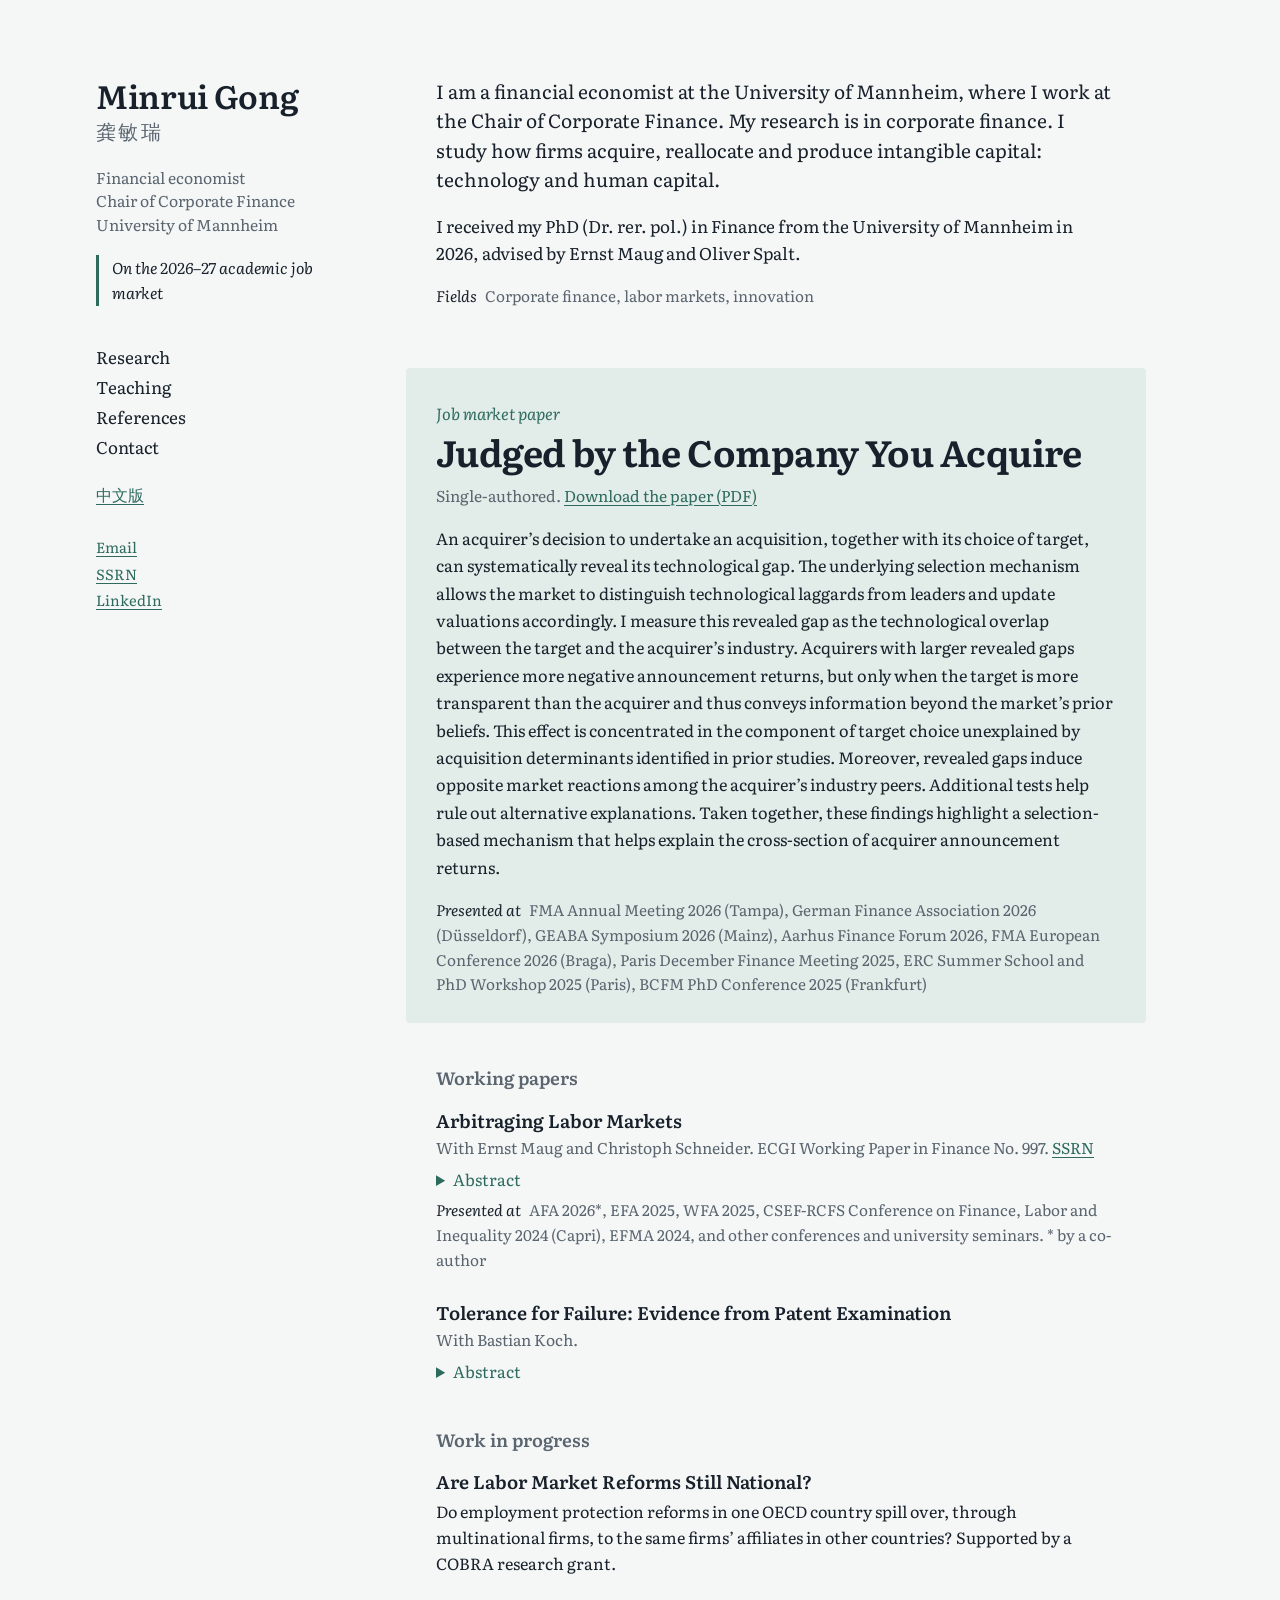
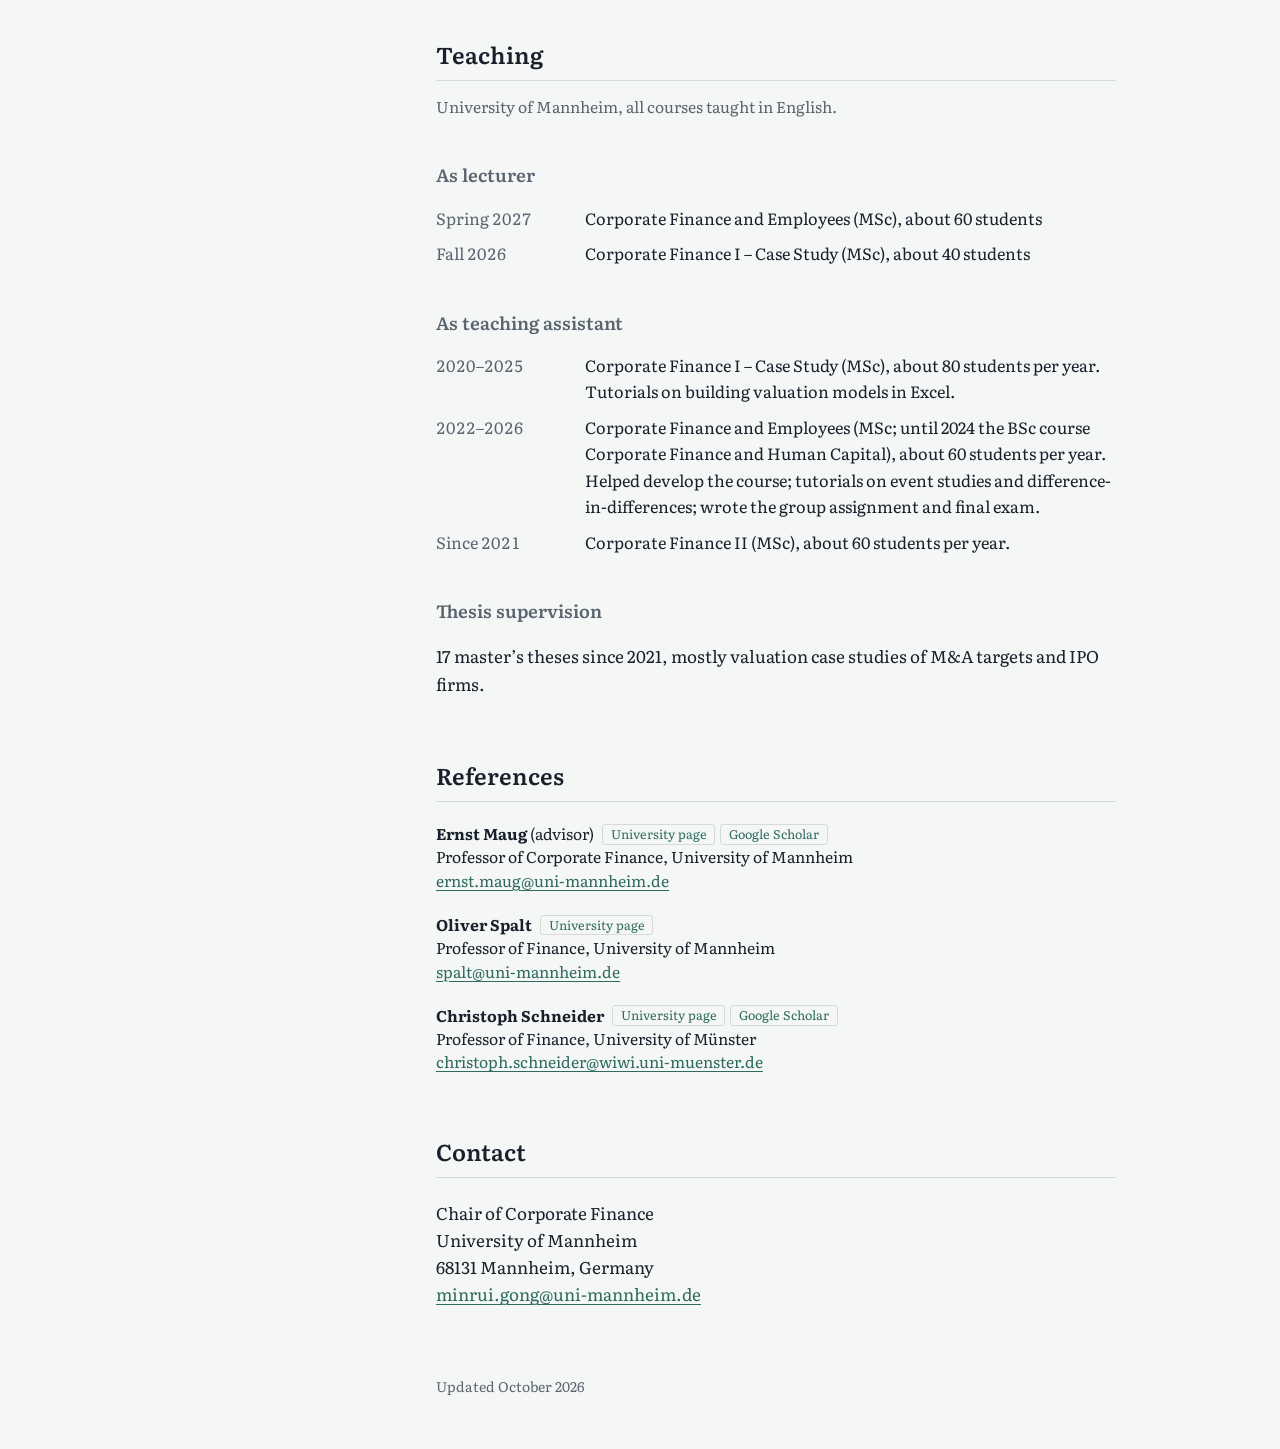
==== index.html @ d91ee154 "References: show university page and Google Scholar as small tags Co-Authored-By: Claude Opus 5.5 <n" ====
<!doctype html>
<html lang="en">
<head>
<meta charset="utf-8">
<meta name="viewport" content="width=device-width, initial-scale=1">
<title>Minrui Gong</title>
<meta name="description" content="Minrui Gong (龚敏瑞), financial economist at the University of Mannheim. Research in corporate finance, labor markets and innovation. On the 2026–27 academic job market.">
<link rel="preload" href="fonts/literata-roman.woff2" as="font" type="font/woff2" crossorigin>
<link rel="stylesheet" href="style.css">
<link rel="alternate" hreflang="en" href="https://minruigong.com/">
<link rel="alternate" hreflang="zh-Hans" href="https://minruigong.com/zh/">
<link rel="icon" href="data:image/svg+xml,%3Csvg xmlns='http://www.w3.org/2000/svg' viewBox='0 0 32 32'%3E%3Crect width='32' height='32' rx='6' fill='%232E6B5E'/%3E%3Ctext x='16' y='22' font-family='Georgia,serif' font-size='17' fill='white' text-anchor='middle'%3EMG%3C/text%3E%3C/svg%3E">
</head>
<body>
<div class="page">

<header class="side">
  <h1 class="name">Minrui Gong <span class="cjk" lang="zh-Hans">龚敏瑞</span></h1>
  <p class="role">Financial economist<br>Chair of Corporate Finance<br>University of Mannheim</p>
  <p class="market">On the 2026–27 academic job market</p>
  <nav aria-label="Sections">
    <ul>
      <li><a href="#research">Research</a></li>
      <li><a href="#teaching">Teaching</a></li>
      <li><a href="#references">References</a></li>
      <li><a href="#contact">Contact</a></li>
    </ul>
  </nav>
  <p class="lang"><a href="zh/" lang="zh-Hans" hreflang="zh-Hans">中文版</a></p>
  <ul class="links">
    <li><a href="mailto:minrui.gong@uni-mannheim.de">Email</a></li>
    <li><a href="https://papers.ssrn.com/sol3/cf_dev/AbsByAuth.cfm?per_id=6864625">SSRN</a></li>
    <li><a href="https://www.linkedin.com/in/minrui-gong-683091206/">LinkedIn</a></li>
  </ul>
</header>

<main>

<section class="about" aria-label="About">
  <p>I am a financial economist at the University of Mannheim, where I work at the Chair of Corporate Finance. My research is in corporate finance. I study how firms acquire, reallocate and produce intangible capital: technology and human capital.</p>
  <p>I received my PhD (Dr. rer. pol.) in Finance from the University of Mannheim in 2026, advised by Ernst Maug and Oliver Spalt.</p>
  <p class="fields"><span>Fields</span> Corporate finance, labor markets, innovation</p>
</section>

<section id="research" aria-labelledby="h-research">
  <h2 id="h-research" class="visually-hidden">Research</h2>

  <article class="jmp">
    <p class="jmp-tag">Job market paper</p>
    <h3 class="jmp-title"><a href="jmp.pdf">Judged by the Company You Acquire</a></h3>
    <p class="paper-meta">Single-authored. <a href="jmp.pdf">Download the paper (PDF)</a></p>
    <p class="abstract">An acquirer’s decision to undertake an acquisition, together with its choice of target, can systematically reveal its technological gap. The underlying selection mechanism allows the market to distinguish technological laggards from leaders and update valuations accordingly. I measure this revealed gap as the technological overlap between the target and the acquirer’s industry. Acquirers with larger revealed gaps experience more negative announcement returns, but only when the target is more transparent than the acquirer and thus conveys information beyond the market’s prior beliefs. This effect is concentrated in the component of target choice unexplained by acquisition determinants identified in prior studies. Moreover, revealed gaps induce opposite market reactions among the acquirer’s industry peers. Additional tests help rule out alternative explanations. Taken together, these findings highlight a selection-based mechanism that helps explain the cross-section of acquirer announcement returns.</p>
    <p class="presented"><span>Presented at</span> FMA Annual Meeting 2026 (Tampa), German Finance Association 2026 (Düsseldorf), GEABA Symposium 2026 (Mainz), Aarhus Finance Forum 2026, FMA European Conference 2026 (Braga), Paris December Finance Meeting 2025, ERC Summer School and PhD Workshop 2025 (Paris), BCFM PhD Conference 2025 (Frankfurt)</p>
  </article>

  <h3 class="group">Working papers</h3>

  <article class="paper">
    <h4><a href="https://papers.ssrn.com/sol3/papers.cfm?abstract_id=4885764">Arbitraging Labor Markets</a></h4>
    <p class="paper-meta">With Ernst Maug and Christoph Schneider. ECGI Working Paper in Finance No. 997. <a href="https://papers.ssrn.com/sol3/papers.cfm?abstract_id=4885764">SSRN</a></p>
    <details>
      <summary>Abstract</summary>
      <p>We develop a new rationale for firms to operate in multiple locations within the same country. We show that business group firms relocate operations and grow less if firms of the same group in other local labor markets offer a better labor supply, an improved fit between the requirements of the firm and the local labor force, and lower labor costs. The first two aspects are more important than costs; hence, business groups primarily address their access to human capital. Relocation is concentrated in industries with lower asset tangibility, in high-skilled jobs, and in business groups with decentralized managerial functions. Local labor conditions are of similar importance to and distinct from agglomeration economies. Business groups predominantly move jobs, but not employees, between their locations. As such, they arbitrage local labor markets.</p>
    </details>
    <p class="presented"><span>Presented at</span> AFA 2026*, EFA 2025, WFA 2025, CSEF-RCFS Conference on Finance, Labor and Inequality 2024 (Capri), EFMA 2024, and other conferences and university seminars. * by a co-author</p>
  </article>

  <article class="paper">
    <h4>Tolerance for Failure: Evidence from Patent Examination</h4>
    <p class="paper-meta">With Bastian Koch.</p>
    <details>
      <summary>Abstract</summary>
      <p>We introduce a novel firm-level measure of failure tolerance based on firms’ patenting histories. Specifically, we quantify failure tolerance as the largest scope loss during patent examination that does not terminate a firm’s innovation sequence. Firms with greater failure tolerance tend to produce patents that are more valuable, more cited, more complex, yet also more likely to fail. At the same time, they file fewer patents and employ fewer inventors, resulting in an ambiguous relationship between failure tolerance and total innovation output. Exploiting inventor job switches, we provide causal evidence that higher failure tolerance enhances inventor productivity.</p>
    </details>
  </article>

  <h3 class="group">Work in progress</h3>

  <article class="paper">
    <h4>Are Labor Market Reforms Still National?</h4>
    <p class="paper-short">Do employment protection reforms in one OECD country spill over, through multinational firms, to the same firms’ affiliates in other countries? Supported by a COBRA research grant.</p>
  </article>
</section>

<section id="teaching" aria-labelledby="h-teaching">
  <h2 id="h-teaching">Teaching</h2>
  <p class="note">University of Mannheim, all courses taught in English.</p>

  <h3 class="group">As lecturer</h3>
  <dl class="entries">
    <dt>Spring 2027</dt>
    <dd>Corporate Finance and Employees (MSc), about 60 students</dd>
    <dt>Fall 2026</dt>
    <dd>Corporate Finance I – Case Study (MSc), about 40 students</dd>
  </dl>

  <h3 class="group">As teaching assistant</h3>
  <dl class="entries">
    <dt>2020–2025</dt>
    <dd>Corporate Finance I – Case Study (MSc), about 80 students per year. Tutorials on building valuation models in Excel.</dd>
    <dt>2022–2026</dt>
    <dd>Corporate Finance and Employees (MSc; until 2024 the BSc course Corporate Finance and Human Capital), about 60 students per year. Helped develop the course; tutorials on event studies and difference-in-differences; wrote the group assignment and final exam.</dd>
    <dt>Since 2021</dt>
    <dd>Corporate Finance II (MSc), about 60 students per year.</dd>
  </dl>

  <h3 class="group">Thesis supervision</h3>
  <p>17 master’s theses since 2021, mostly valuation case studies of M&amp;A targets and IPO firms.</p>
</section>

<section id="references" aria-labelledby="h-references">
  <h2 id="h-references">References</h2>
  <ul class="refs">
    <li>
      <strong>Ernst Maug</strong> (advisor) <span class="tags"><a class="tag" href="https://www.bwl.uni-mannheim.de/en/maug/team/prof-ernst-maug-phd/">University page</a><a class="tag" href="https://scholar.google.com/citations?user=LzCAT28AAAAJ&amp;hl=en">Google Scholar</a></span><br>
      Professor of Corporate Finance, University of Mannheim<br>
      <a href="mailto:ernst.maug@uni-mannheim.de">ernst.maug@uni-mannheim.de</a>
    </li>
    <li>
      <strong>Oliver Spalt</strong> <span class="tags"><a class="tag" href="https://www.bwl.uni-mannheim.de/en/spalt/team/prof-dr-oliver-spalt/">University page</a></span><br>
      Professor of Finance, University of Mannheim<br>
      <a href="mailto:spalt@uni-mannheim.de">spalt@uni-mannheim.de</a>
    </li>
    <li>
      <strong>Christoph Schneider</strong> <span class="tags"><a class="tag" href="https://www.wiwi.uni-muenster.de/fcm/en/card_21365/christoph-schneider">University page</a><a class="tag" href="https://scholar.google.com/citations?user=hVH-qeEAAAAJ&amp;hl=en">Google Scholar</a></span><br>
      Professor of Finance, University of Münster<br>
      <a href="mailto:christoph.schneider@wiwi.uni-muenster.de">christoph.schneider@wiwi.uni-muenster.de</a>
    </li>
  </ul>
</section>

<section id="contact" aria-labelledby="h-contact">
  <h2 id="h-contact">Contact</h2>
  <address>
    Chair of Corporate Finance<br>
    University of Mannheim<br>
    68131 Mannheim, Germany<br>
    <a href="mailto:minrui.gong@uni-mannheim.de">minrui.gong@uni-mannheim.de</a>
  </address>
</section>

<footer>Updated October 2026</footer>
</main>
</div>
</body>
</html>
---- style.css ----
/* Fonts are hosted on this site (no Google Fonts: they are blocked in mainland China). */
@font-face {
  font-family: "Literata";
  src: url("fonts/literata-roman.woff2") format("woff2");
  font-weight: 200 900;
  font-style: normal;
  font-display: swap;
}
@font-face {
  font-family: "Literata";
  src: url("fonts/literata-italic.woff2") format("woff2");
  font-weight: 200 900;
  font-style: italic;
  font-display: swap;
}

:root {
  --paper: #F5F7F6;
  --ink: #18212B;
  --muted: #5A6570;
  --rule: #D5DCD8;
  --jade: #2E6B5E;
  --jade-soft: #E2ECE8;
  --serif: "Literata", "Noto Serif SC", "Songti SC", "SimSun", Georgia, serif;
}
@media (prefers-color-scheme: dark) {
  :root {
    --paper: #151B20;
    --ink: #E3E8E6;
    --muted: #9AA6AE;
    --rule: #2D3740;
    --jade: #7FBFAE;
    --jade-soft: #1D2B2A;
  }
}

* { box-sizing: border-box; }

html { font-size: 106.25%; } /* 17px */
body {
  margin: 0;
  background: var(--paper);
  color: var(--ink);
  font-family: var(--serif);
  font-size: 1rem;
  line-height: 1.62;
  font-optical-sizing: auto;
  -webkit-text-size-adjust: 100%;
}

a { color: var(--jade); text-decoration-thickness: 1px; text-underline-offset: 0.18em; }
a:hover { text-decoration-thickness: 2px; }
a:focus-visible, summary:focus-visible { outline: 2px solid var(--jade); outline-offset: 3px; border-radius: 2px; }

.visually-hidden {
  position: absolute; width: 1px; height: 1px; overflow: hidden;
  clip: rect(0 0 0 0); white-space: nowrap;
}

/* Layout: a quiet column on the left, the papers on the right. */
.page {
  max-width: 68rem;
  margin: 0 auto;
  padding: 4.5rem 2rem 3rem;
  display: grid;
  grid-template-columns: 15rem minmax(0, 40rem);
  column-gap: 5rem;
}

.side { position: sticky; top: 4.5rem; align-self: start; }

.name {
  margin: 0;
  font-size: 1.9rem;
  line-height: 1.15;
  font-weight: 600;
  letter-spacing: -0.01em;
}
.name .cjk {
  display: block;
  margin-top: 0.35rem;
  font-size: 1.15rem;
  font-weight: 400;
  letter-spacing: 0.12em;
  color: var(--muted);
}
.role { margin: 1.4rem 0 0; color: var(--muted); font-size: 0.92rem; line-height: 1.5; }
.market {
  margin: 1.1rem 0 0;
  padding-left: 0.75rem;
  border-left: 3px solid var(--jade);
  font-size: 0.92rem;
  font-style: italic;
}

.side nav ul, .links { list-style: none; margin: 0; padding: 0; }
.side nav { margin-top: 2.2rem; }
.side nav li { margin: 0.15rem 0; }
.side nav a { color: var(--ink); text-decoration: none; }
.side nav a:hover { color: var(--jade); }
.lang { margin: 1.2rem 0 0; font-size: 0.95rem; }
.links { margin-top: 1.6rem; font-size: 0.86rem; line-height: 1.8; overflow-wrap: anywhere; }

main { min-width: 0; }

.about p { margin: 0 0 1rem; }
.about p:first-child { font-size: 1.12rem; line-height: 1.55; }
.fields, .presented { color: var(--muted); font-size: 0.9rem; }
.fields span, .presented span { font-style: italic; color: var(--ink); margin-right: 0.35em; }

section { margin-top: 3.5rem; }
section.about { margin-top: 0; }

h2 {
  margin: 0 0 1.2rem;
  font-size: 1.35rem;
  font-weight: 600;
  padding-bottom: 0.4rem;
  border-bottom: 1px solid var(--rule);
}
h3.group {
  margin: 2.4rem 0 0.9rem;
  font-size: 1.05rem;
  font-weight: 600;
  color: var(--muted);
}

/* The job market paper is the one loud element on the page. */
.jmp {
  margin: 0 -1.75rem;
  padding: 1.9rem 1.75rem 1.5rem;
  background: var(--jade-soft);
  border-radius: 4px;
}
.jmp-tag { margin: 0; font-style: italic; color: var(--jade); font-size: 0.95rem; }
.jmp-title {
  margin: 0.3rem 0 0.6rem;
  font-size: 2.15rem;
  line-height: 1.12;
  font-weight: 650;
  letter-spacing: -0.015em;
  text-wrap: balance;
}
.jmp-title a { color: var(--ink); text-decoration: none; }
.jmp-title a:hover { color: var(--jade); }
.jmp .abstract { margin: 1rem 0; font-size: 0.96rem; line-height: 1.68; hyphens: auto; }
.jmp .presented { margin: 0; }

.paper-meta { margin: 0; font-size: 0.92rem; color: var(--muted); }

.paper { margin-bottom: 1.6rem; }
.paper h4 { margin: 0 0 0.15rem; font-size: 1.08rem; font-weight: 600; line-height: 1.35; }
.paper h4 a { color: var(--ink); text-decoration: none; }
.paper h4 a:hover { color: var(--jade); }
.paper .presented { margin: 0.35rem 0 0; }
.paper-short { margin: 0.2rem 0 0; font-size: 0.95rem; }

details { margin-top: 0.35rem; font-size: 0.95rem; }
summary { cursor: pointer; color: var(--jade); width: fit-content; }
details p { margin: 0.5rem 0 0.4rem; line-height: 1.66; hyphens: auto; }

.note { margin: -0.4rem 0 0; color: var(--muted); font-size: 0.92rem; }

.entries {
  display: grid;
  grid-template-columns: 7.5rem 1fr;
  gap: 0.55rem 1.25rem;
  margin: 0;
  font-size: 0.96rem;
}
.entries dt { color: var(--muted); font-variant-numeric: tabular-nums; }
.entries dd { margin: 0; }

.refs {
  list-style: none; margin: 0; padding: 0;
  display: grid; gap: 1.2rem;
  font-size: 0.92rem; line-height: 1.5;
}
.refs a { overflow-wrap: anywhere; }
.tags { display: inline-flex; flex-wrap: wrap; gap: 0.3rem; margin-left: 0.3rem; vertical-align: 0.08em; }
.tag {
  font-size: 0.74rem; line-height: 1.5;
  padding: 0 0.45rem;
  border: 1px solid var(--rule);
  border-radius: 3px;
  color: var(--jade);
  text-decoration: none;
  white-space: nowrap;
}
.tag:hover { border-color: var(--jade); background: var(--jade-soft); }

address { font-style: normal; line-height: 1.6; }

footer { margin-top: 4rem; font-size: 0.82rem; color: var(--muted); }

/* Chinese page: Latin text stays in Literata; Chinese falls back to the reader's system sans-serif,
   which reads better on screen than system Songti (e.g. SimSun on Windows). */
html:lang(zh-Hans) body {
  font-family: "Literata", "PingFang SC", "Hiragino Sans GB", "Microsoft YaHei", "Noto Sans SC", "Source Han Sans SC", sans-serif;
  line-height: 1.8;
  text-align: left;
}
html:lang(zh-Hans) .jmp .abstract, html:lang(zh-Hans) details p { line-height: 1.85; hyphens: manual; }
/* Slanted Chinese characters look broken, so labels stay upright on the Chinese page. */
html:lang(zh-Hans) .jmp-tag, html:lang(zh-Hans) .market,
html:lang(zh-Hans) .fields span, html:lang(zh-Hans) .presented span { font-style: normal; }
html:lang(zh-Hans) .name .cjk { letter-spacing: 0.01em; }
html:lang(zh-Hans) .jmp-title { font-size: 1.85rem; line-height: 1.3; }
.title-en { display: block; margin-top: 0.2rem; font-size: 0.62em; font-weight: 400; color: var(--muted); letter-spacing: 0; }
.paper h4 .title-en { font-size: 0.88em; }

/* Phones and narrow windows: one column, the sidebar becomes a header. */
@media (max-width: 52rem) {
  .page { display: block; padding: 2.25rem 1rem 2rem; }
  .side { position: static; margin-bottom: 2.25rem; }
  .name { font-size: 1.7rem; }
  .side nav { margin-top: 1.2rem; }
  .side nav ul { display: flex; flex-wrap: wrap; gap: 0.2rem 1.1rem; }
  .links { margin-top: 0.8rem; }
  .jmp { margin: 0 -1rem; padding: 1.5rem 1rem 1.25rem; border-radius: 0; }
  .jmp-title { font-size: 1.75rem; }
  .entries { grid-template-columns: 1fr; gap: 0.1rem; }
  .entries dd { margin-bottom: 0.7rem; }
}

@media print {
  .side nav, details summary { display: none; }
  details p { display: block; }
  .page { display: block; }
}
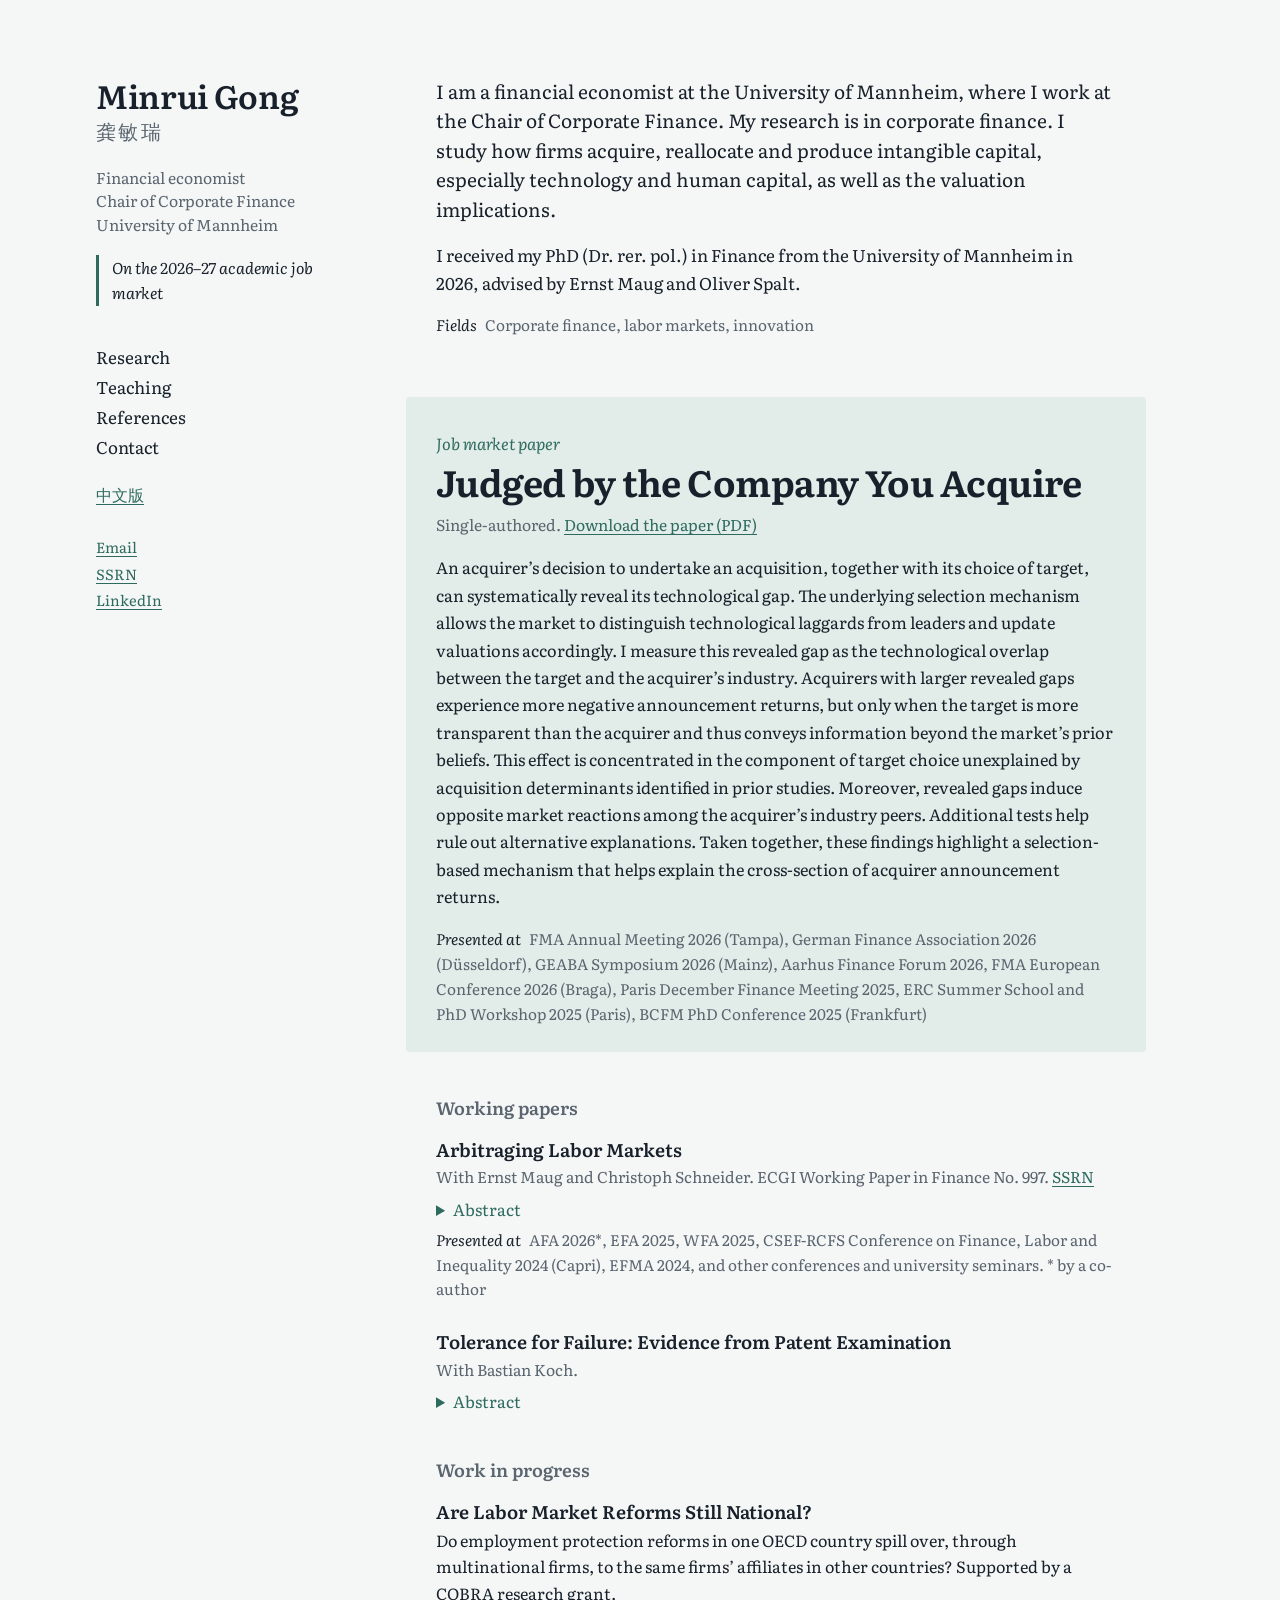
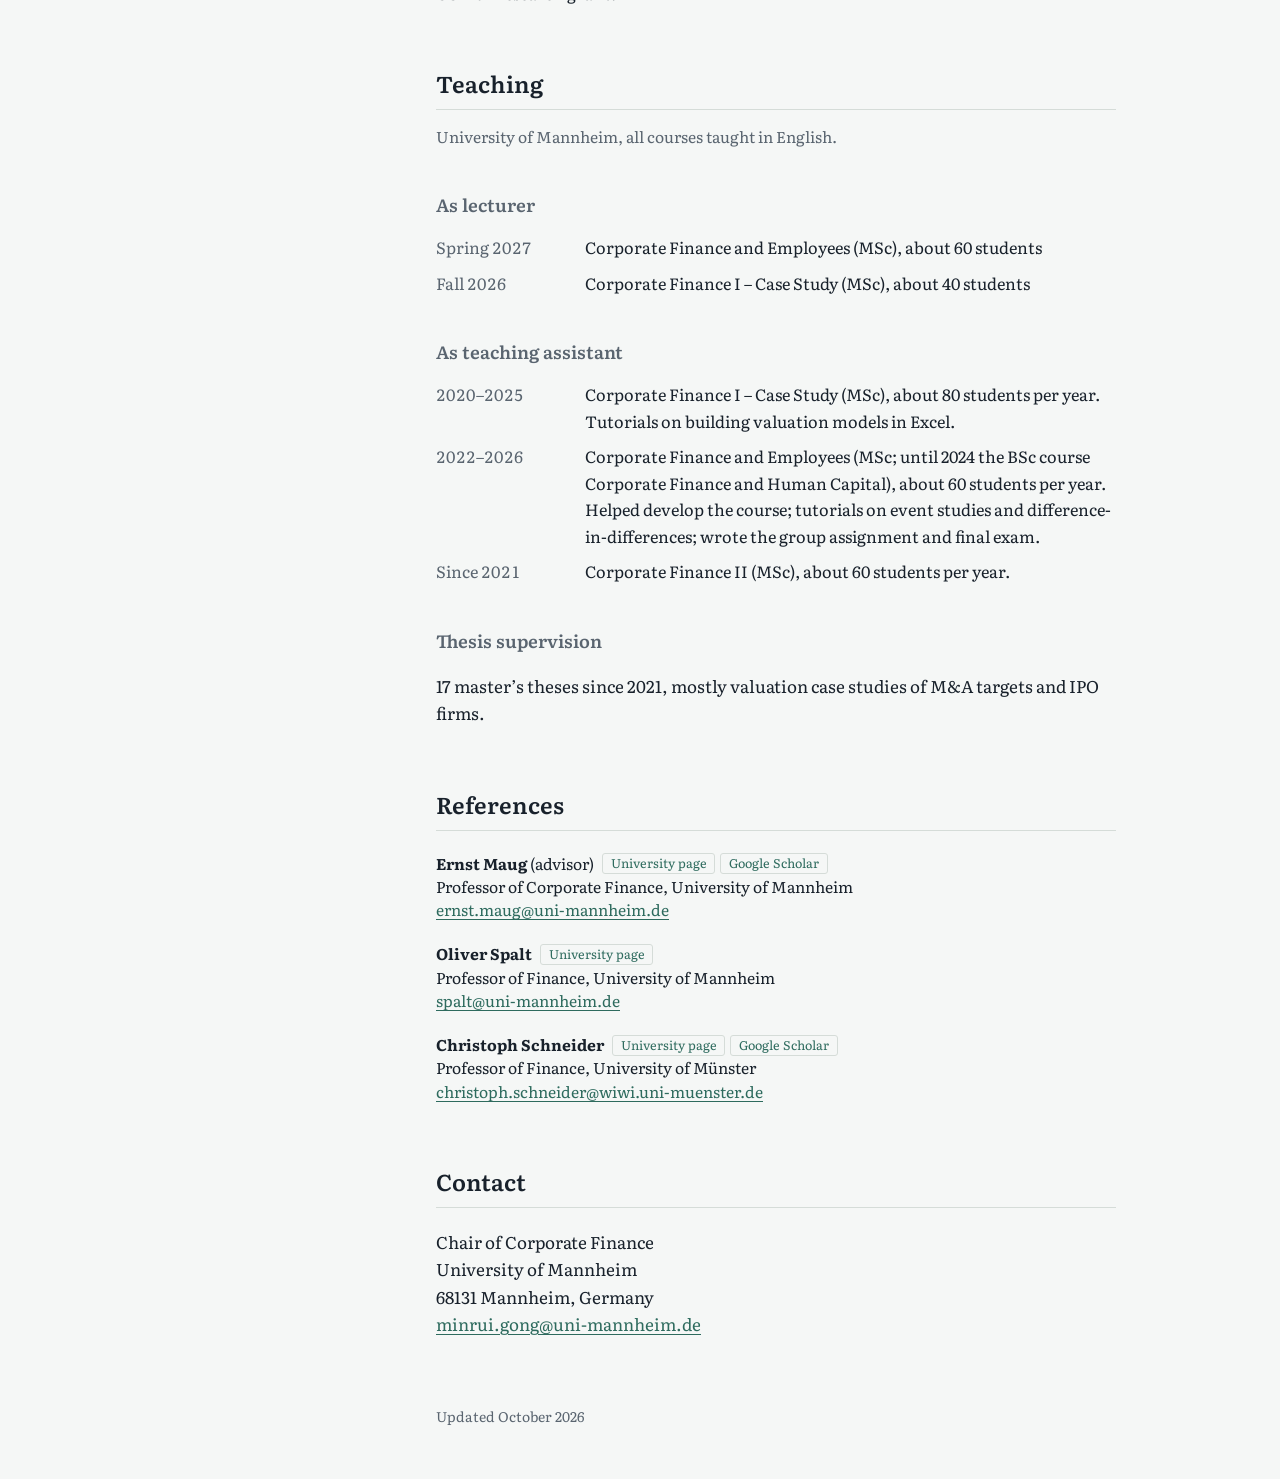
==== commit 861efb50: "Revise research summary (both languages) Co-Authored-By: Claude Opus 5.5 <noreply@anthropic.com> Cla" ====
--- a/index.html
+++ b/index.html
@@ -37,7 +37,7 @@
 <main>
 
 <section class="about" aria-label="About">
-  <p>I am a financial economist at the University of Mannheim, where I work at the Chair of Corporate Finance. My research is in corporate finance. I study how firms acquire, reallocate and produce intangible capital: technology and human capital.</p>
+  <p>I am a financial economist at the University of Mannheim, where I work at the Chair of Corporate Finance. My research is in corporate finance. I study how firms acquire, reallocate and produce intangible capital, especially technology and human capital, as well as the valuation implications.</p>
   <p>I received my PhD (Dr. rer. pol.) in Finance from the University of Mannheim in 2026, advised by Ernst Maug and Oliver Spalt.</p>
   <p class="fields"><span>Fields</span> Corporate finance, labor markets, innovation</p>
 </section>
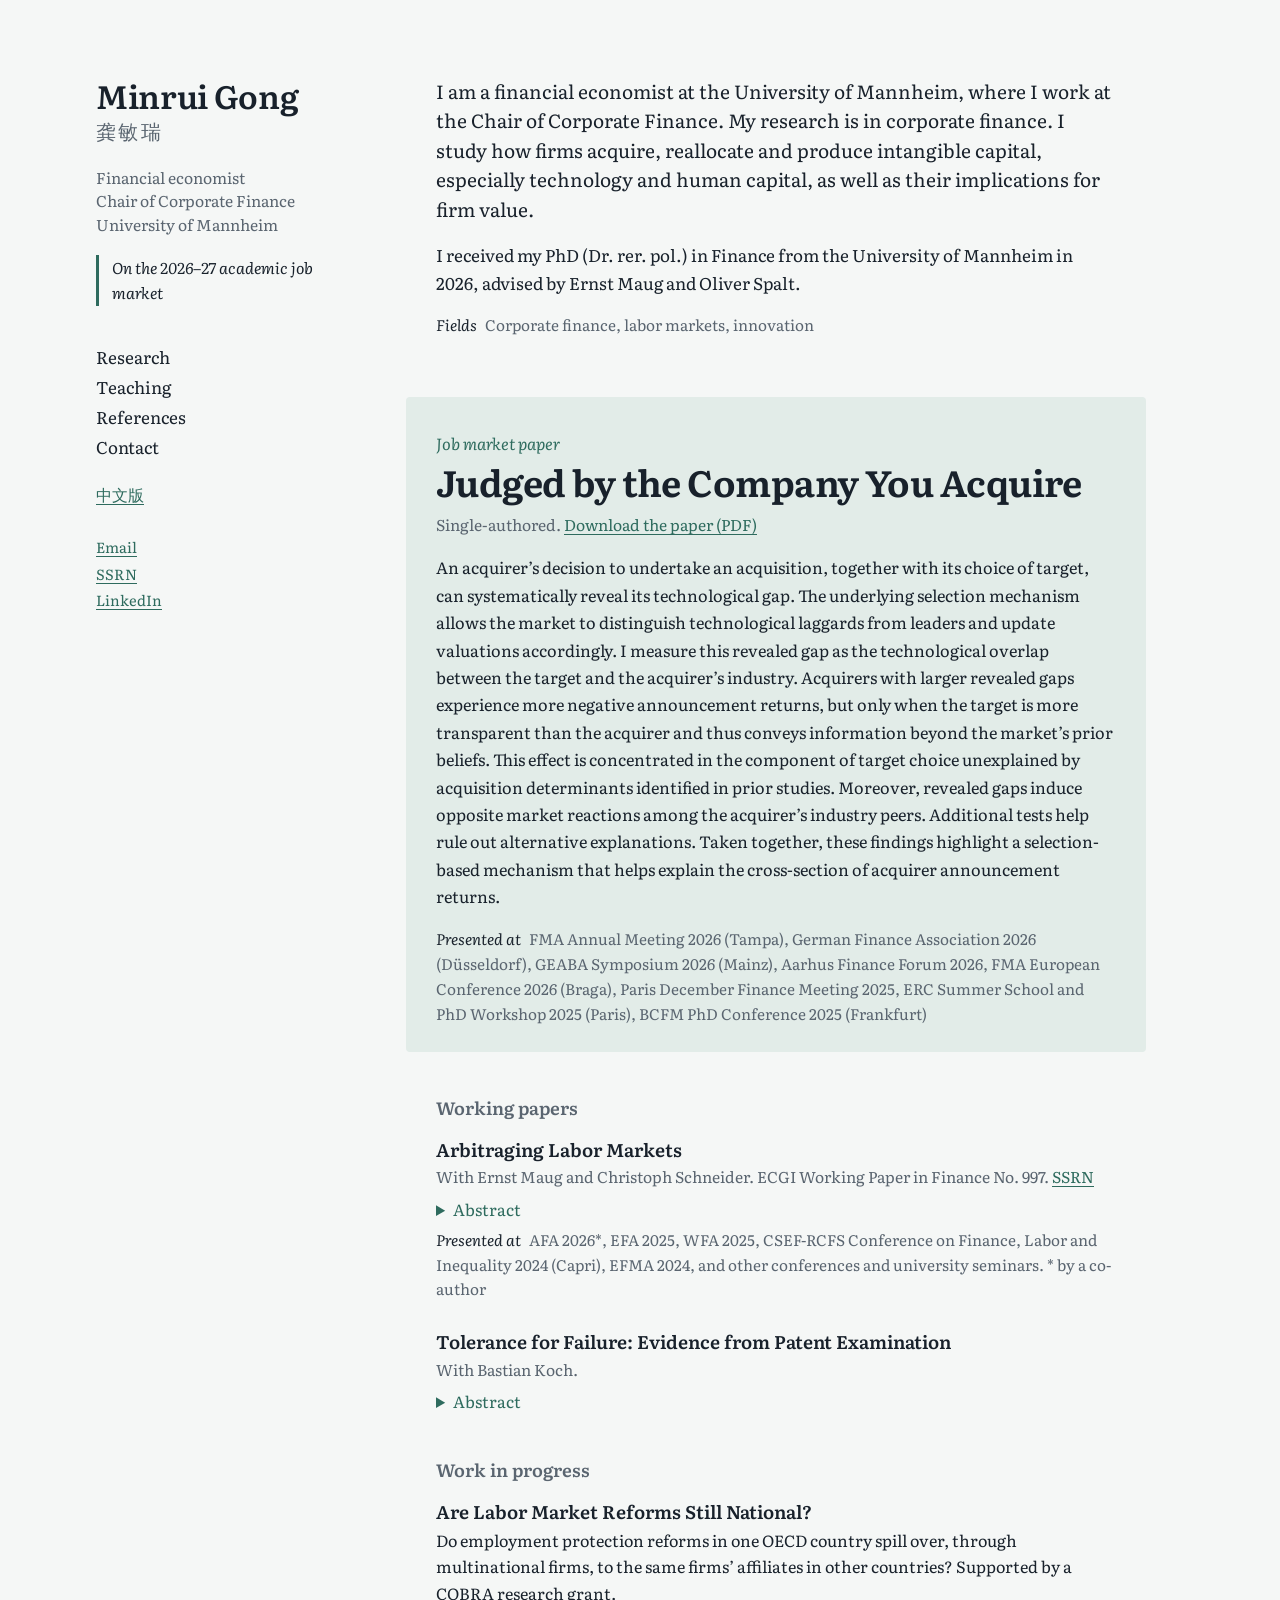
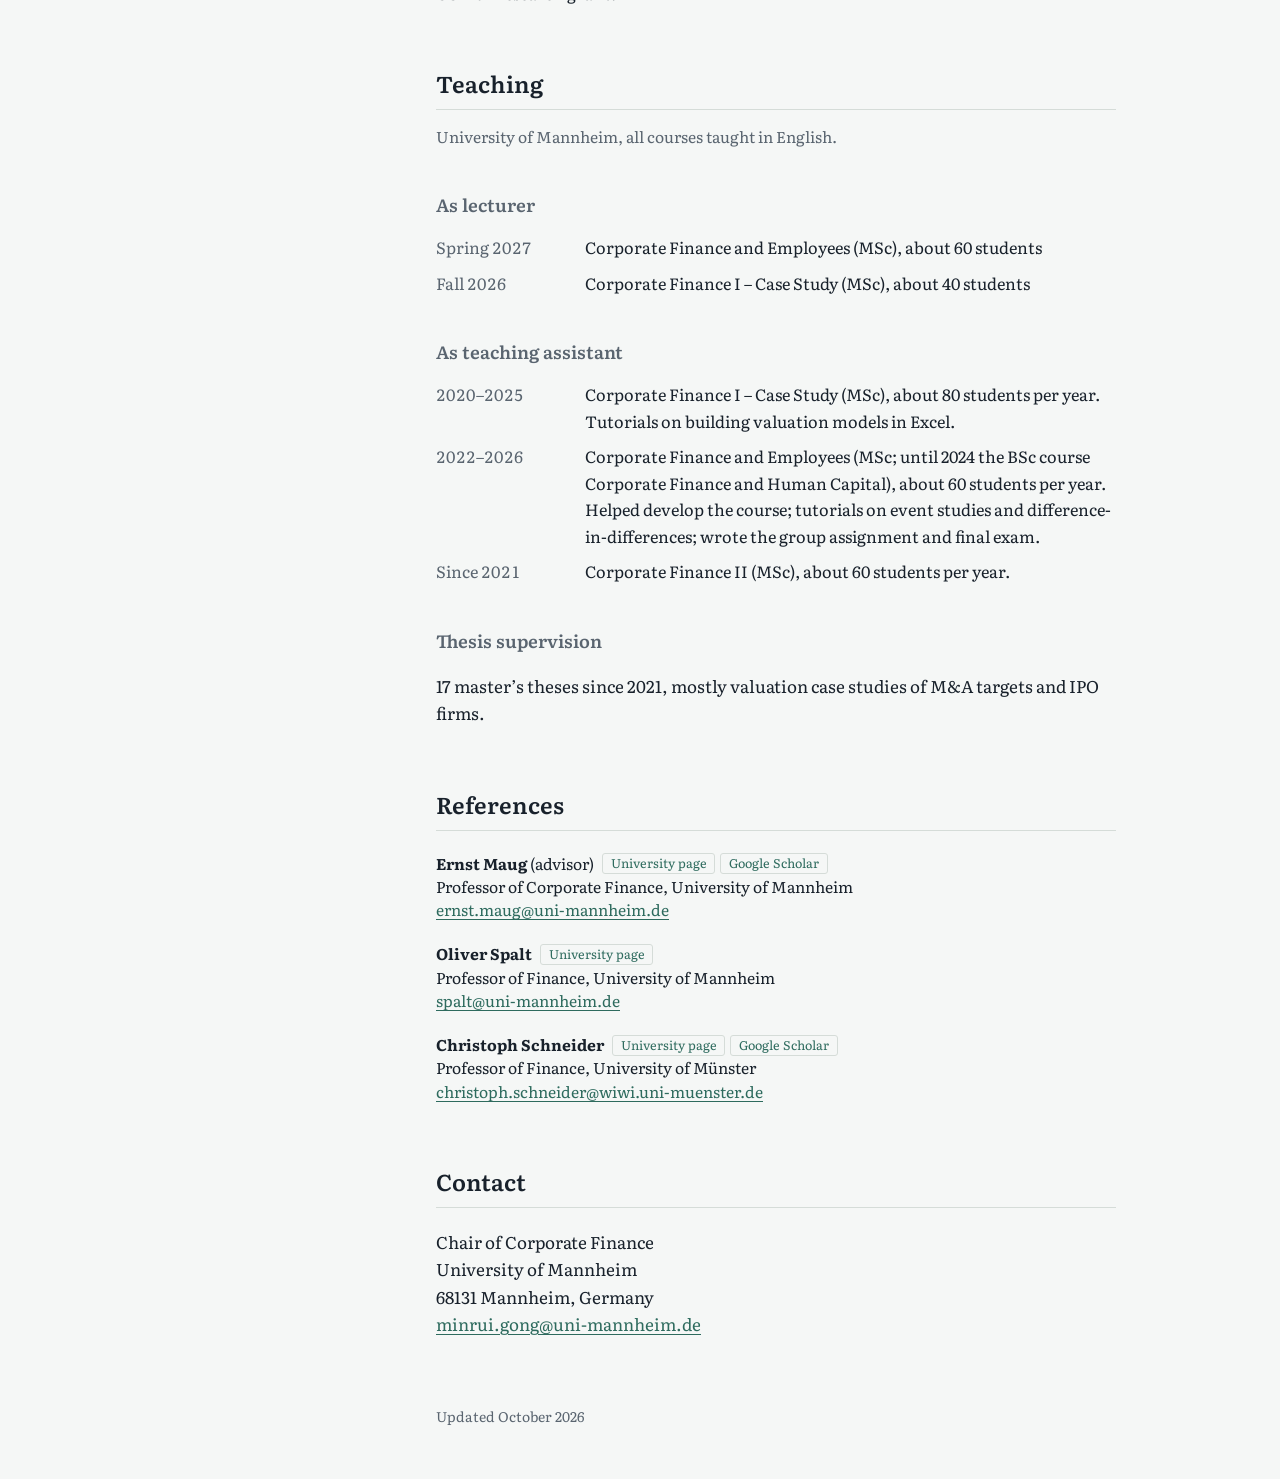
==== commit 71b5ff8c: "Research summary: name firm value explicitly Co-Authored-By: Claude Opus 5.5 <noreply@anthropic.com>" ====
--- a/index.html
+++ b/index.html
@@ -37,7 +37,7 @@
 <main>
 
 <section class="about" aria-label="About">
-  <p>I am a financial economist at the University of Mannheim, where I work at the Chair of Corporate Finance. My research is in corporate finance. I study how firms acquire, reallocate and produce intangible capital, especially technology and human capital, as well as the valuation implications.</p>
+  <p>I am a financial economist at the University of Mannheim, where I work at the Chair of Corporate Finance. My research is in corporate finance. I study how firms acquire, reallocate and produce intangible capital, especially technology and human capital, as well as their implications for firm value.</p>
   <p>I received my PhD (Dr. rer. pol.) in Finance from the University of Mannheim in 2026, advised by Ernst Maug and Oliver Spalt.</p>
   <p class="fields"><span>Fields</span> Corporate finance, labor markets, innovation</p>
 </section>
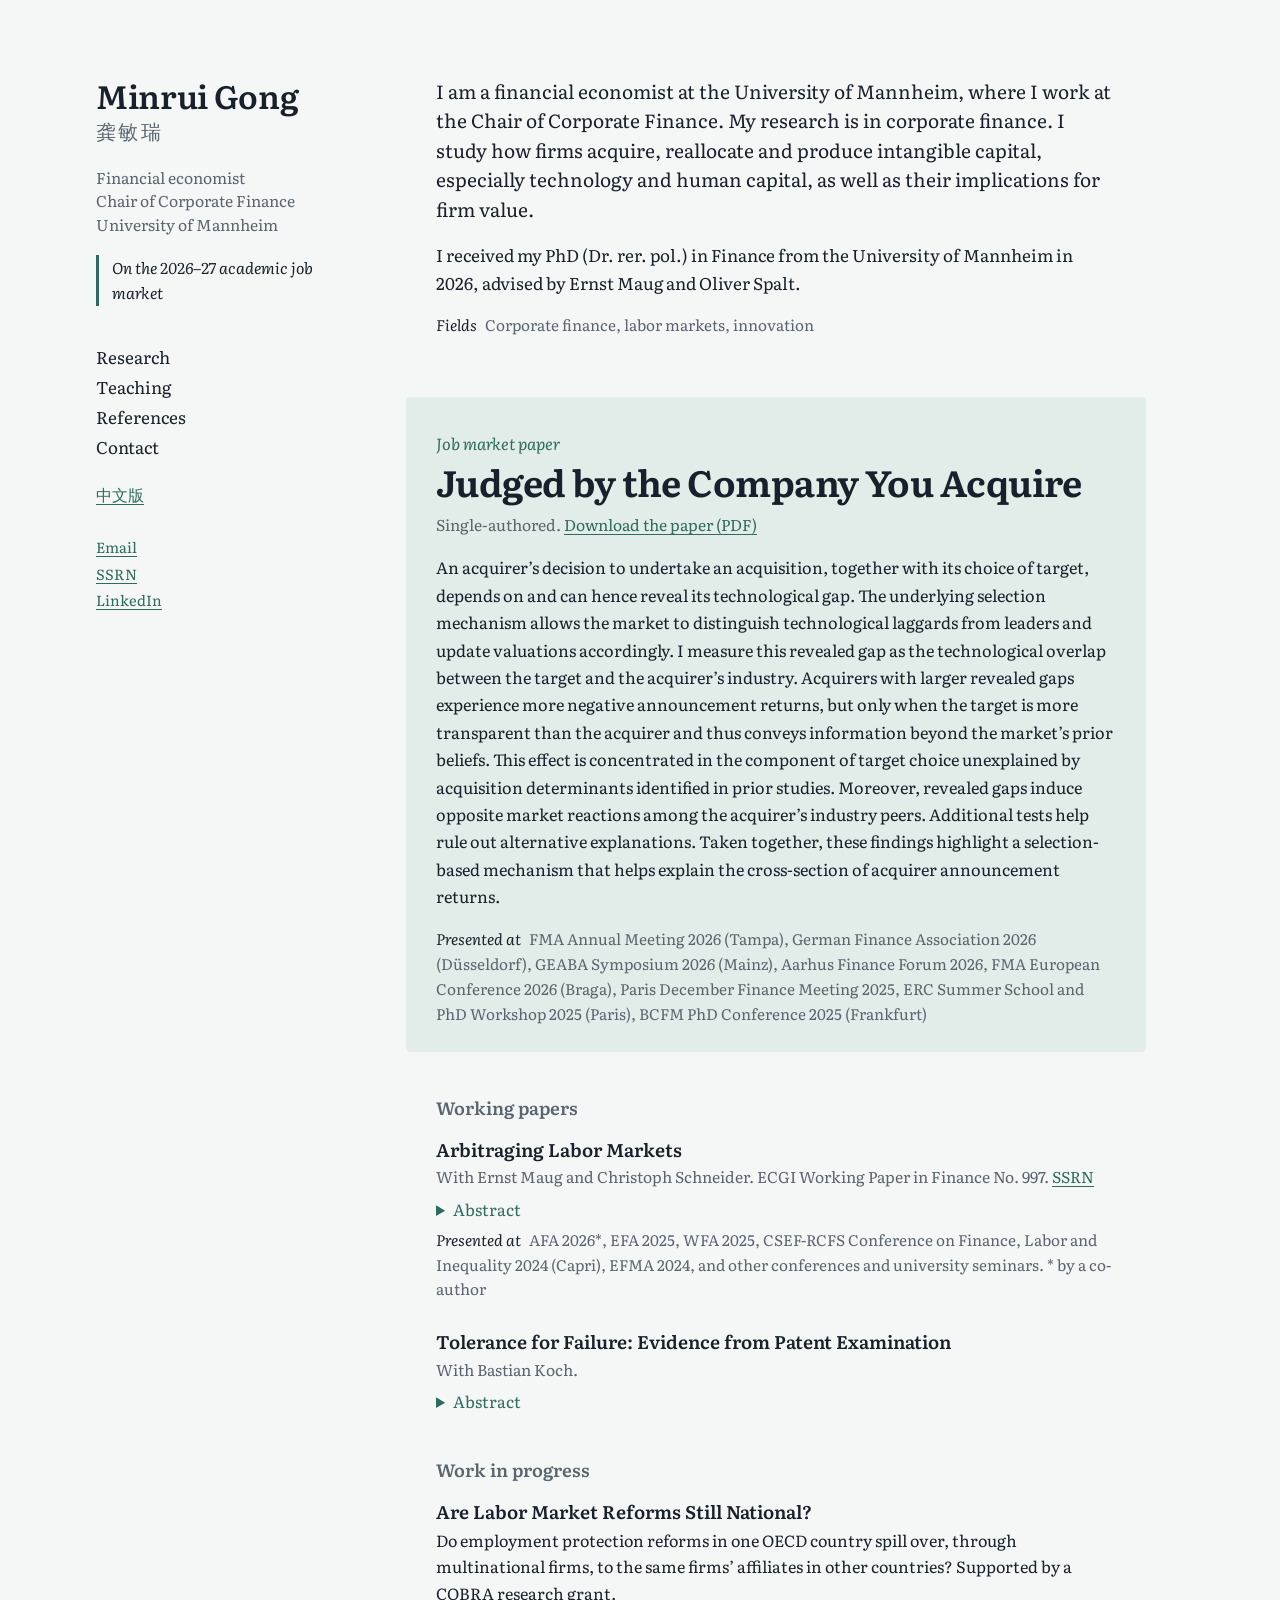
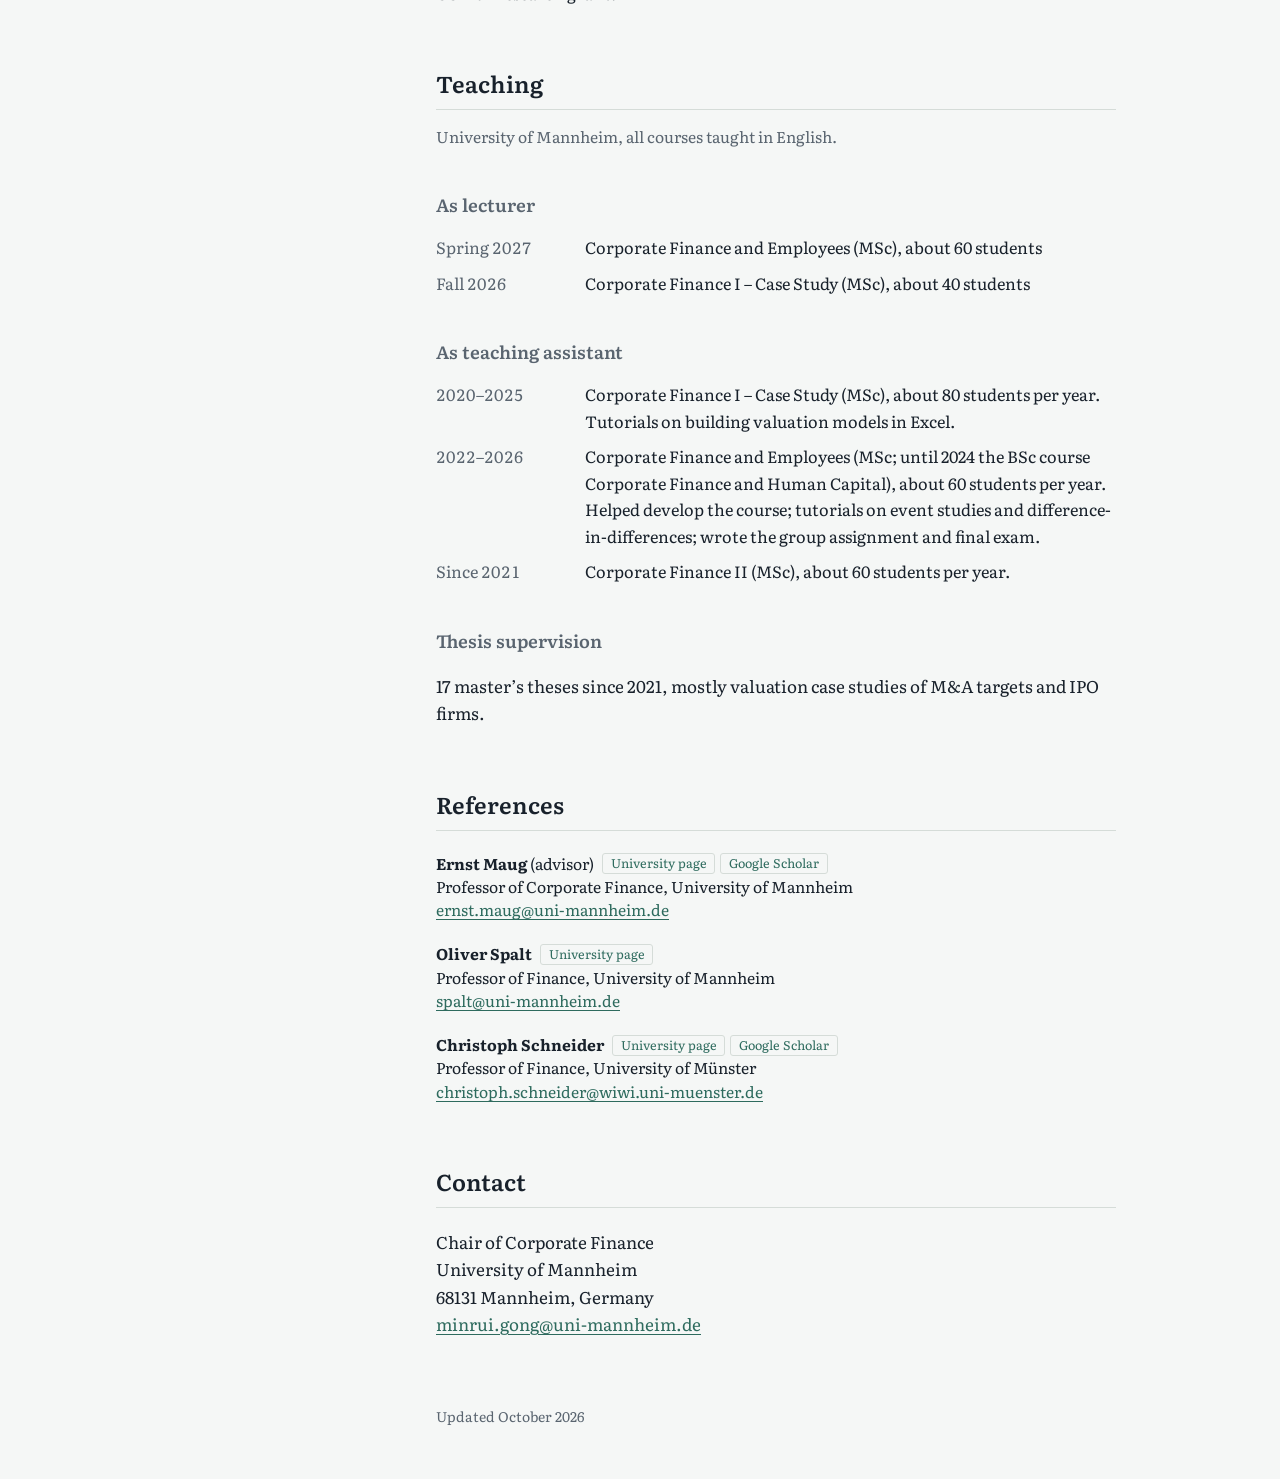
==== commit b2f588cc: "JMP abstract: revise first sentence Co-Authored-By: Claude Opus 5.5 <noreply@anthropic.com> Claude-S" ====
--- a/index.html
+++ b/index.html
@@ -49,7 +49,7 @@
     <p class="jmp-tag">Job market paper</p>
     <h3 class="jmp-title"><a href="jmp.pdf">Judged by the Company You Acquire</a></h3>
     <p class="paper-meta">Single-authored. <a href="jmp.pdf">Download the paper (PDF)</a></p>
-    <p class="abstract">An acquirer’s decision to undertake an acquisition, together with its choice of target, can systematically reveal its technological gap. The underlying selection mechanism allows the market to distinguish technological laggards from leaders and update valuations accordingly. I measure this revealed gap as the technological overlap between the target and the acquirer’s industry. Acquirers with larger revealed gaps experience more negative announcement returns, but only when the target is more transparent than the acquirer and thus conveys information beyond the market’s prior beliefs. This effect is concentrated in the component of target choice unexplained by acquisition determinants identified in prior studies. Moreover, revealed gaps induce opposite market reactions among the acquirer’s industry peers. Additional tests help rule out alternative explanations. Taken together, these findings highlight a selection-based mechanism that helps explain the cross-section of acquirer announcement returns.</p>
+    <p class="abstract">An acquirer’s decision to undertake an acquisition, together with its choice of target, depends on and can hence reveal its technological gap. The underlying selection mechanism allows the market to distinguish technological laggards from leaders and update valuations accordingly. I measure this revealed gap as the technological overlap between the target and the acquirer’s industry. Acquirers with larger revealed gaps experience more negative announcement returns, but only when the target is more transparent than the acquirer and thus conveys information beyond the market’s prior beliefs. This effect is concentrated in the component of target choice unexplained by acquisition determinants identified in prior studies. Moreover, revealed gaps induce opposite market reactions among the acquirer’s industry peers. Additional tests help rule out alternative explanations. Taken together, these findings highlight a selection-based mechanism that helps explain the cross-section of acquirer announcement returns.</p>
     <p class="presented"><span>Presented at</span> FMA Annual Meeting 2026 (Tampa), German Finance Association 2026 (Düsseldorf), GEABA Symposium 2026 (Mainz), Aarhus Finance Forum 2026, FMA European Conference 2026 (Braga), Paris December Finance Meeting 2025, ERC Summer School and PhD Workshop 2025 (Paris), BCFM PhD Conference 2025 (Frankfurt)</p>
   </article>
 
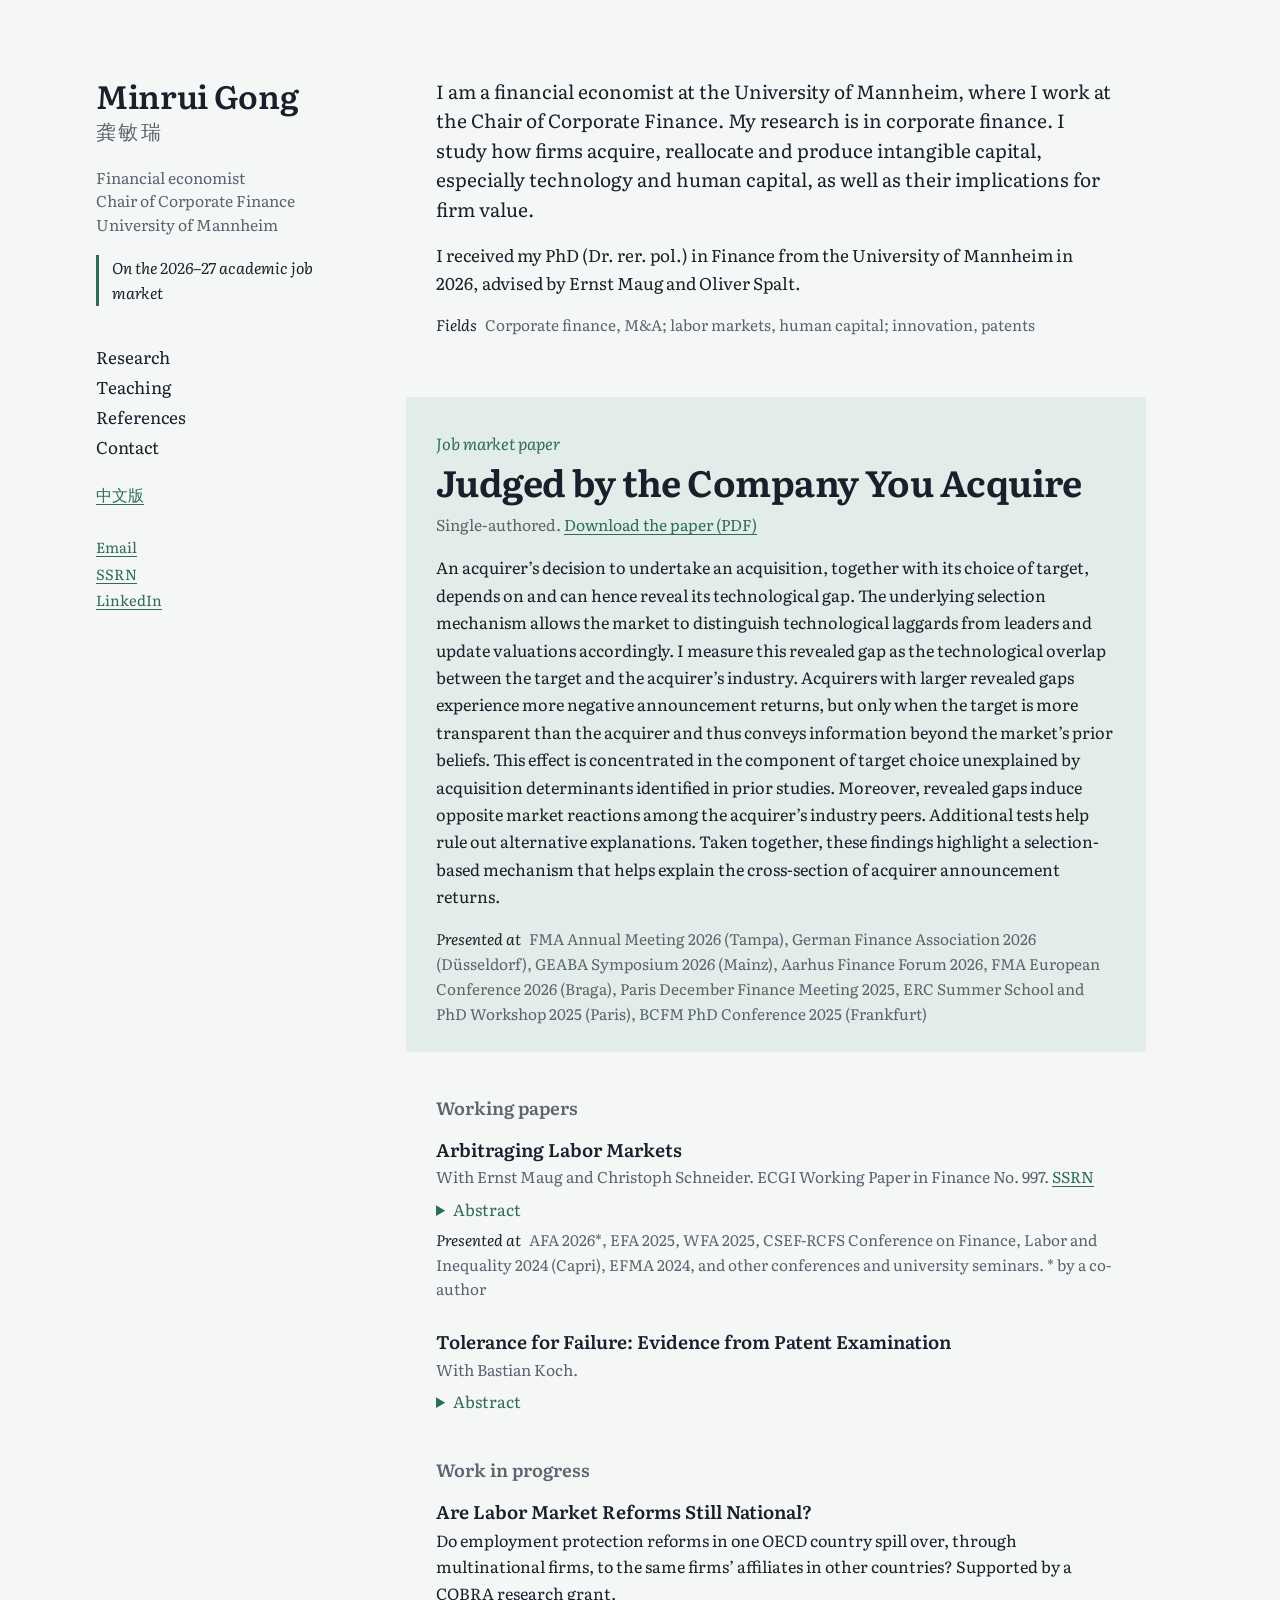
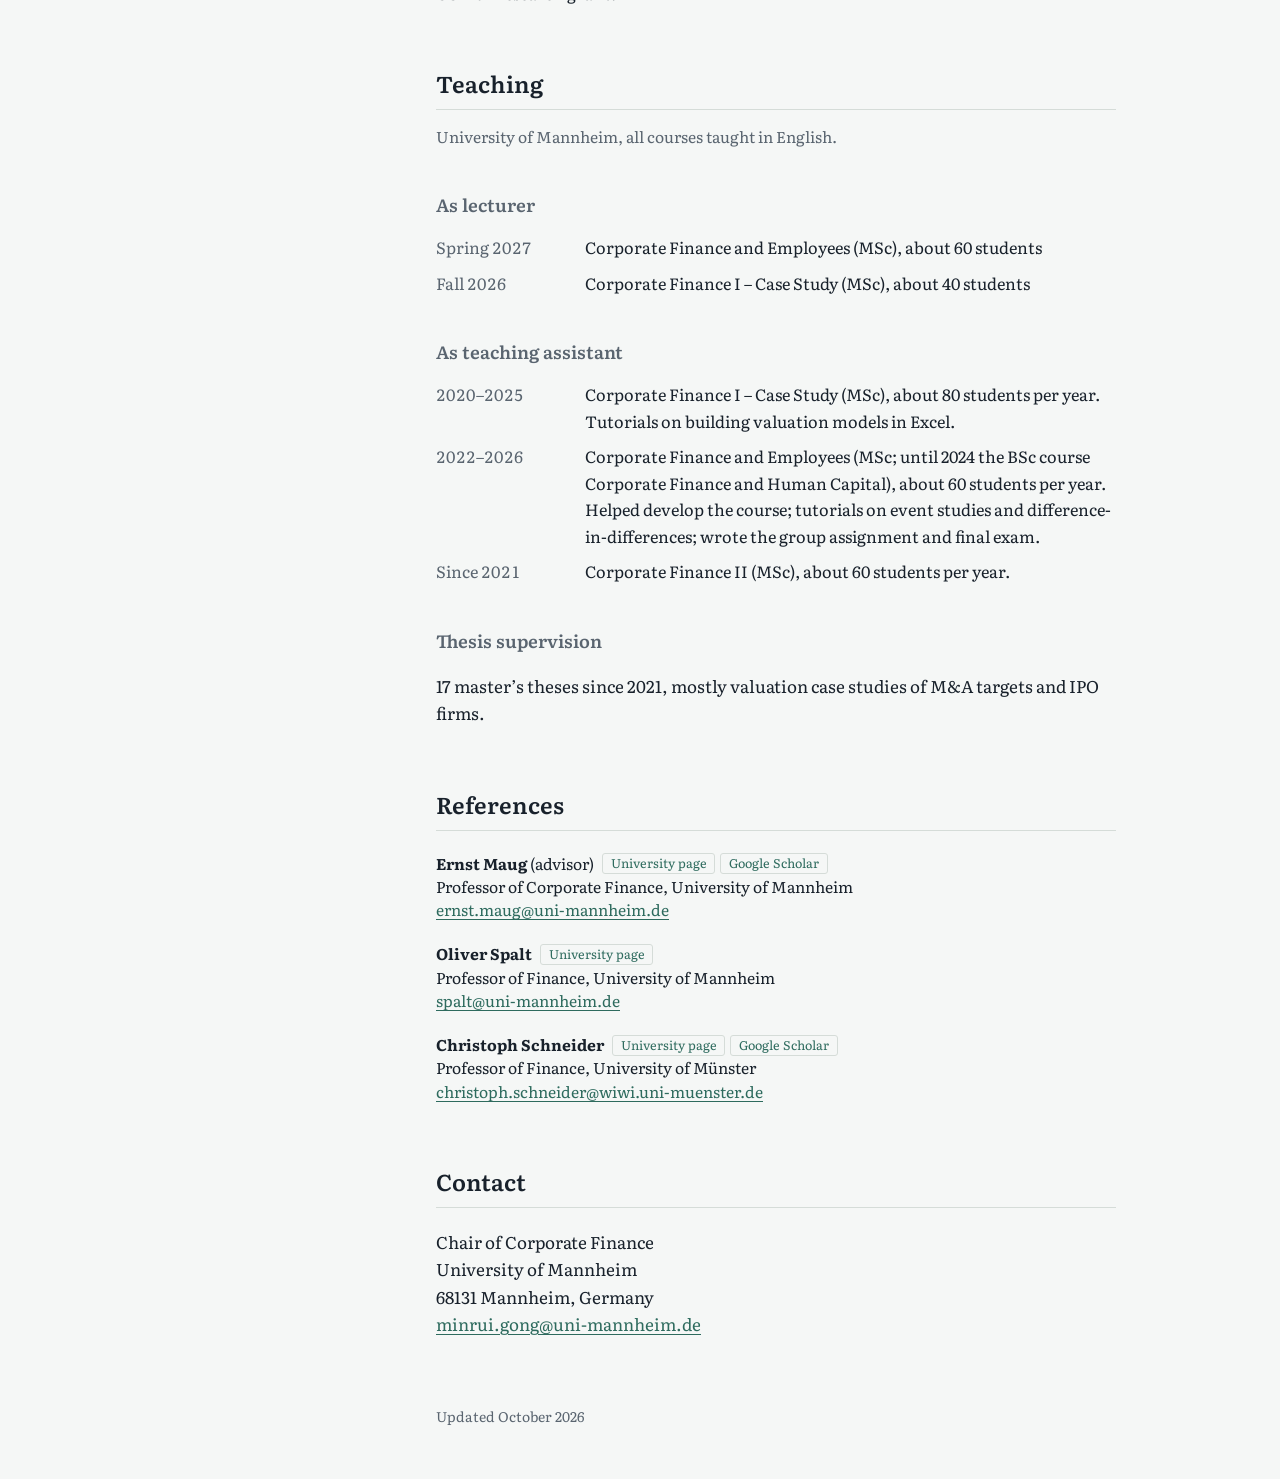
==== commit 07b3b26a: "Fields: match the CV Co-Authored-By: Claude Opus 5.5 <noreply@anthropic.com> Claude-Session: https:/" ====
--- a/index.html
+++ b/index.html
@@ -39,7 +39,7 @@
 <section class="about" aria-label="About">
   <p>I am a financial economist at the University of Mannheim, where I work at the Chair of Corporate Finance. My research is in corporate finance. I study how firms acquire, reallocate and produce intangible capital, especially technology and human capital, as well as their implications for firm value.</p>
   <p>I received my PhD (Dr. rer. pol.) in Finance from the University of Mannheim in 2026, advised by Ernst Maug and Oliver Spalt.</p>
-  <p class="fields"><span>Fields</span> Corporate finance, labor markets, innovation</p>
+  <p class="fields"><span>Fields</span> Corporate finance, M&amp;A; labor markets, human capital; innovation, patents</p>
 </section>
 
 <section id="research" aria-labelledby="h-research">
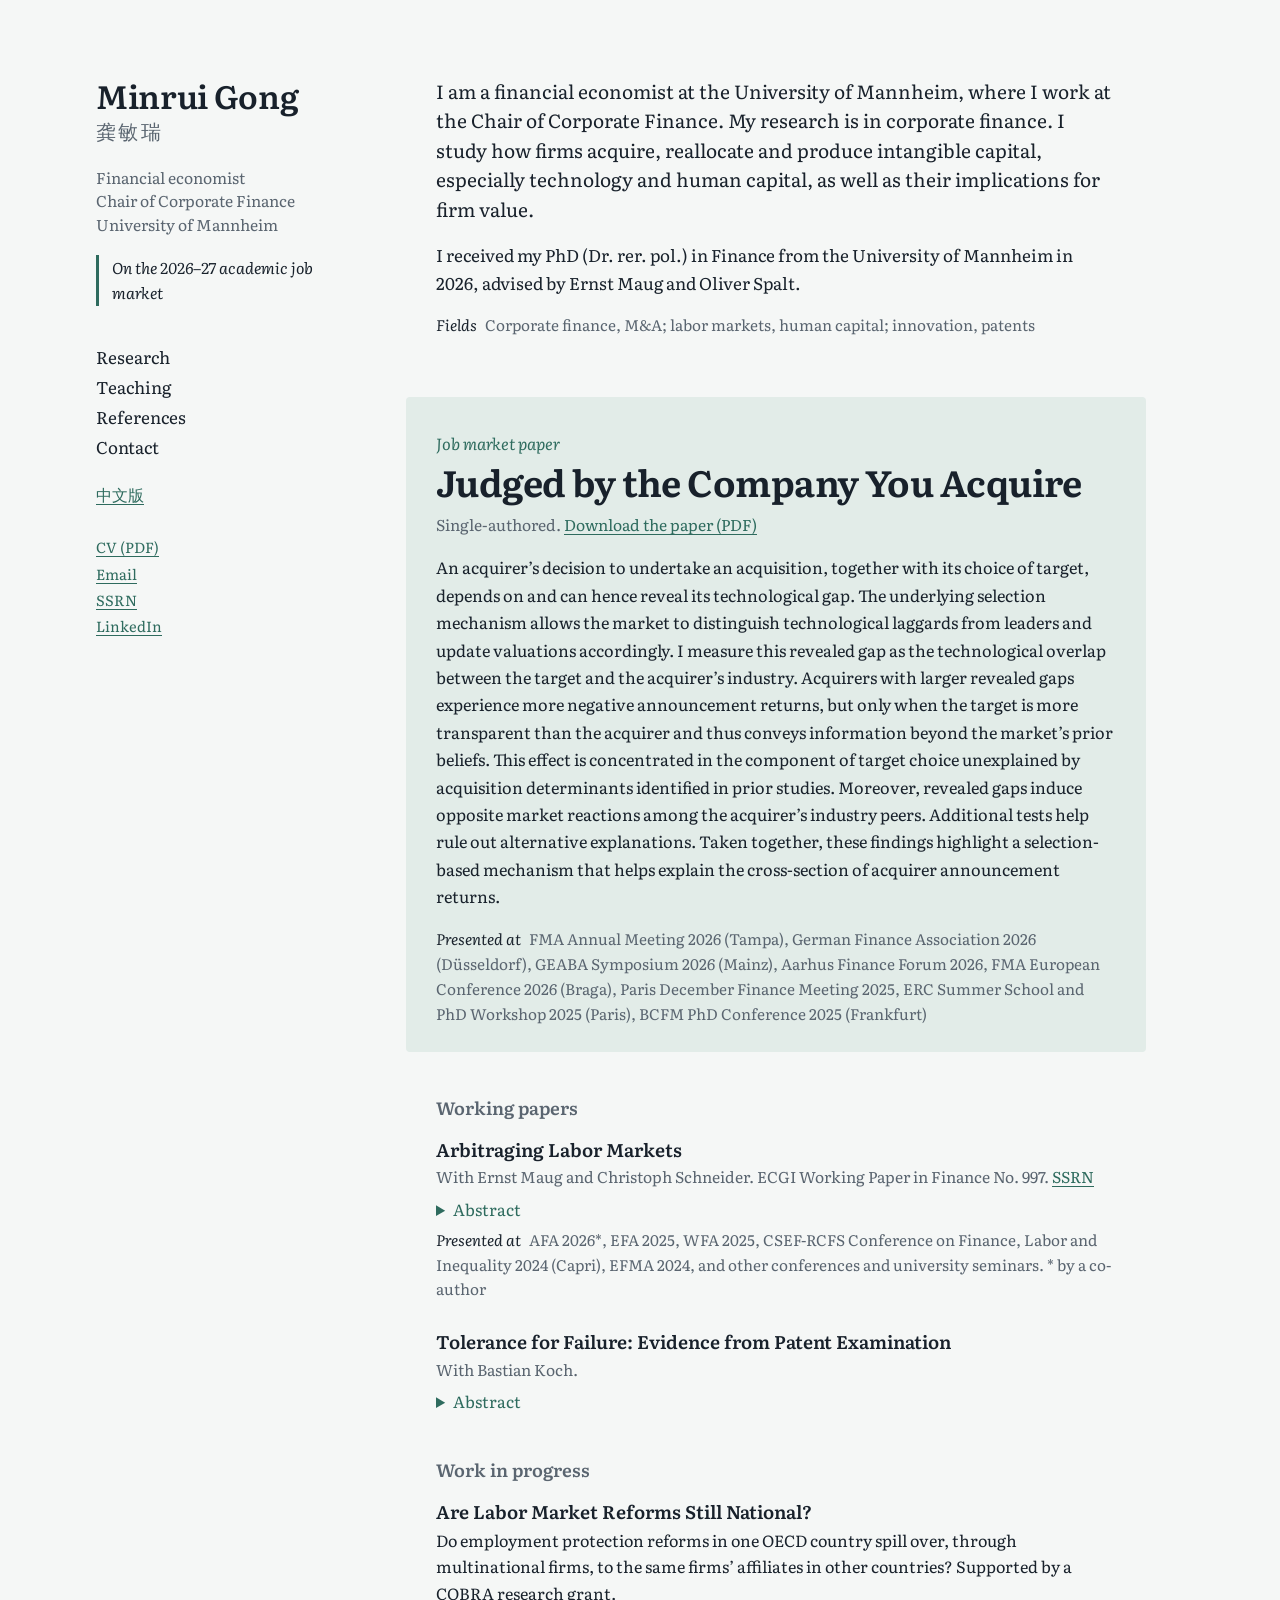
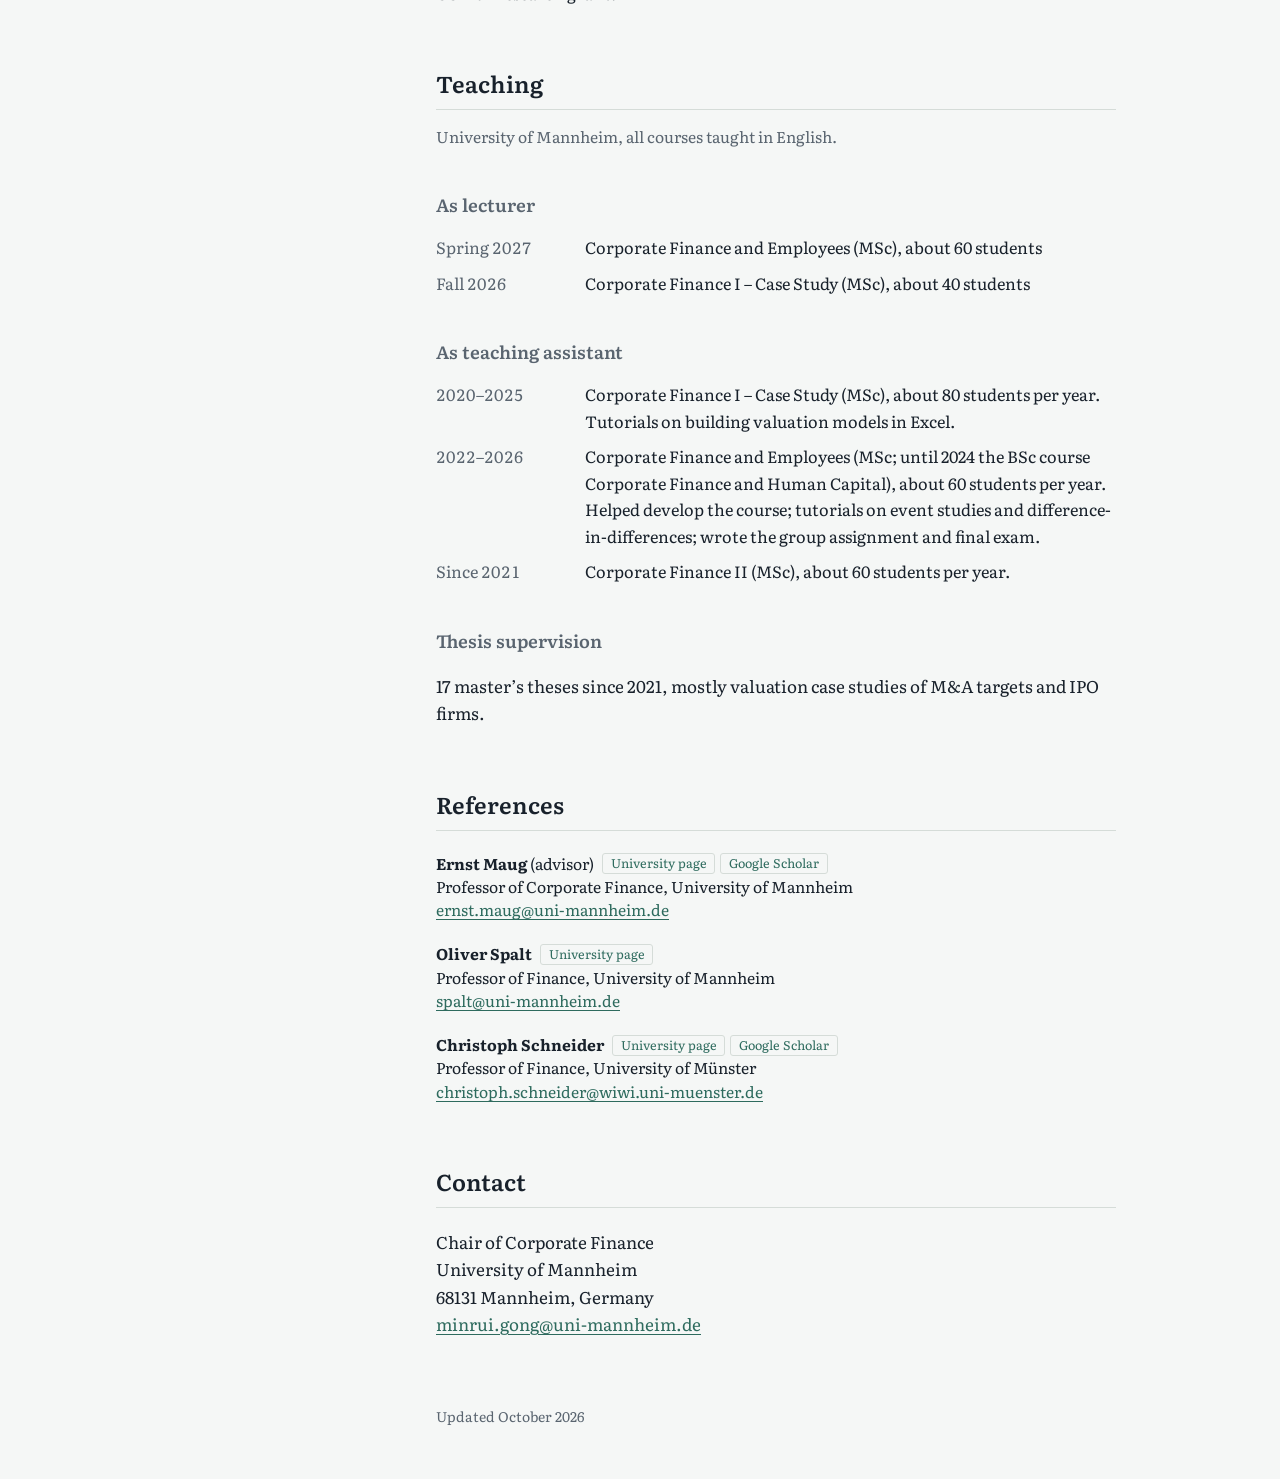
==== commit 4b79fd5d: "Add CV (PDF) and link it from both language versions Co-Authored-By: Claude Opus 5.5 <noreply@anthro" ====
--- a/index.html
+++ b/index.html
@@ -28,6 +28,7 @@
   </nav>
   <p class="lang"><a href="zh/" lang="zh-Hans" hreflang="zh-Hans">中文版</a></p>
   <ul class="links">
+    <li><a href="cv.pdf">CV (PDF)</a></li>
     <li><a href="mailto:minrui.gong@uni-mannheim.de">Email</a></li>
     <li><a href="https://papers.ssrn.com/sol3/cf_dev/AbsByAuth.cfm?per_id=6864625">SSRN</a></li>
     <li><a href="https://www.linkedin.com/in/minrui-gong-683091206/">LinkedIn</a></li>
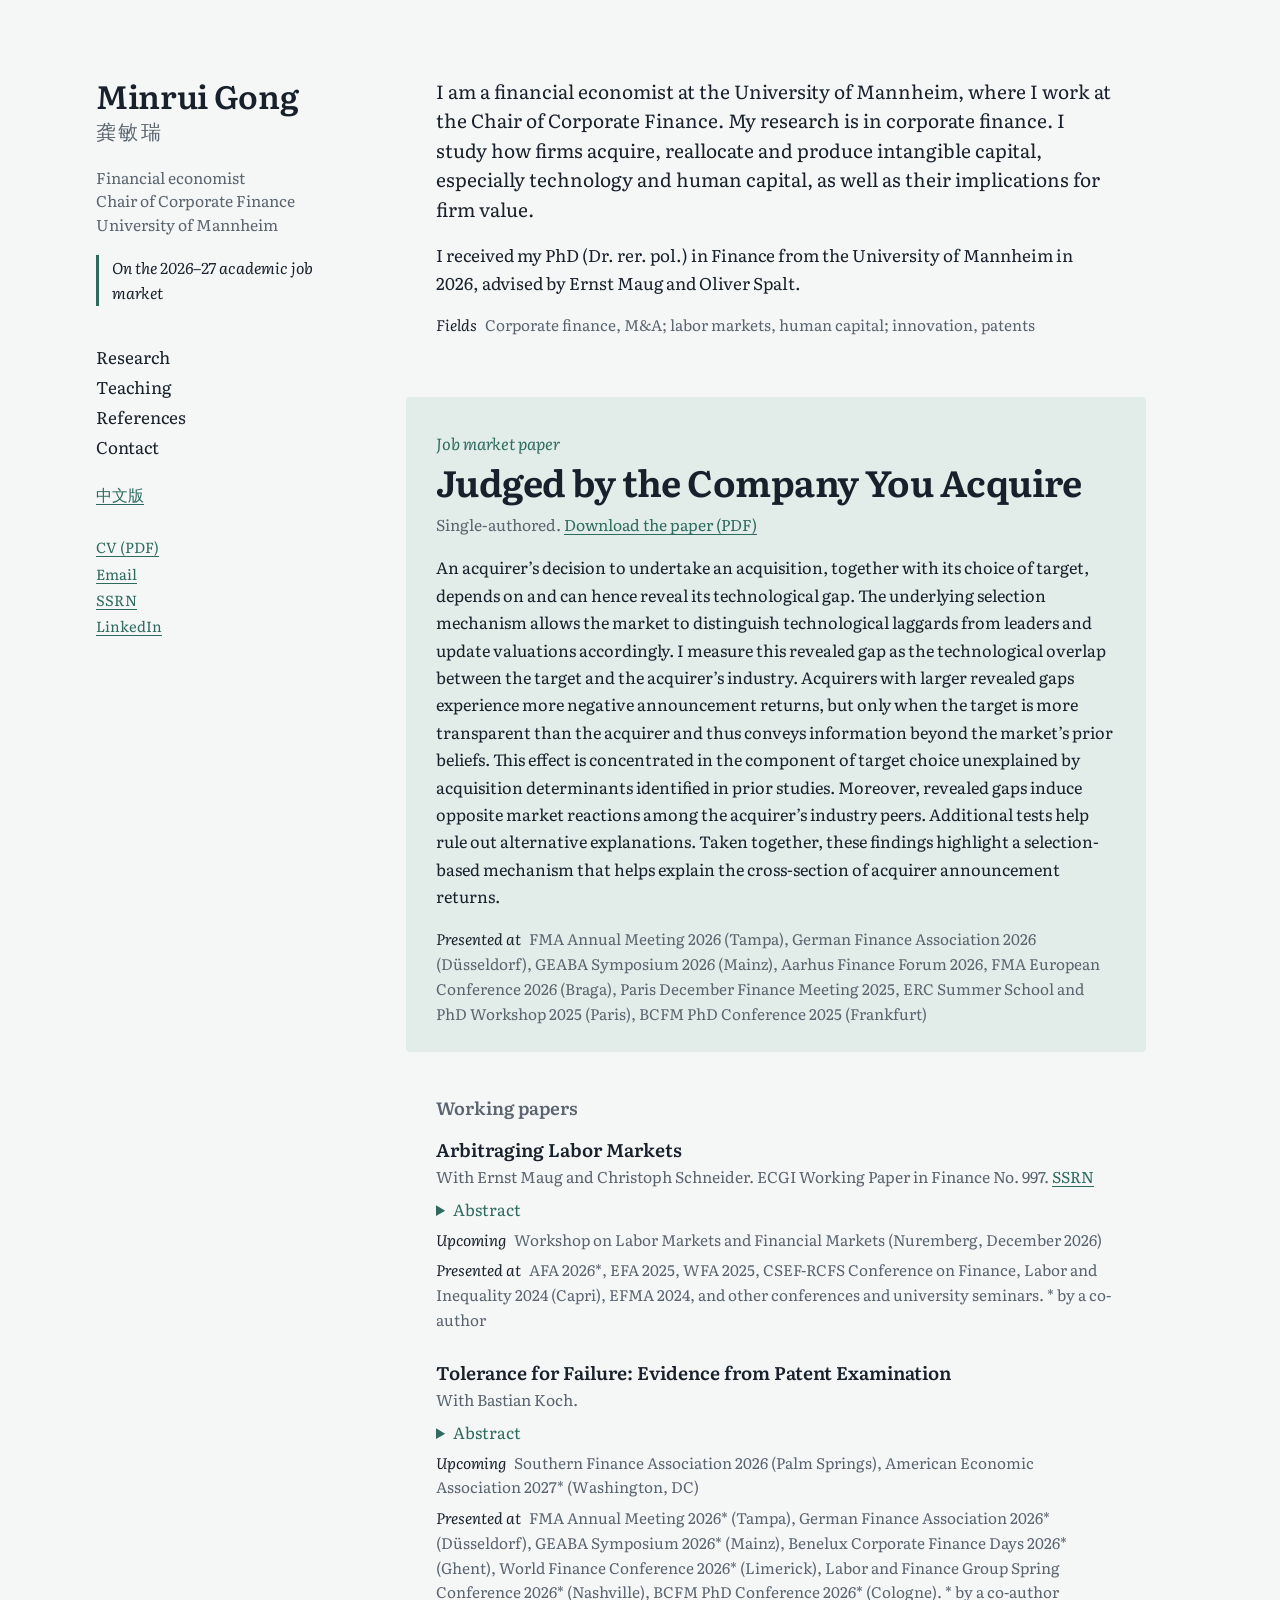
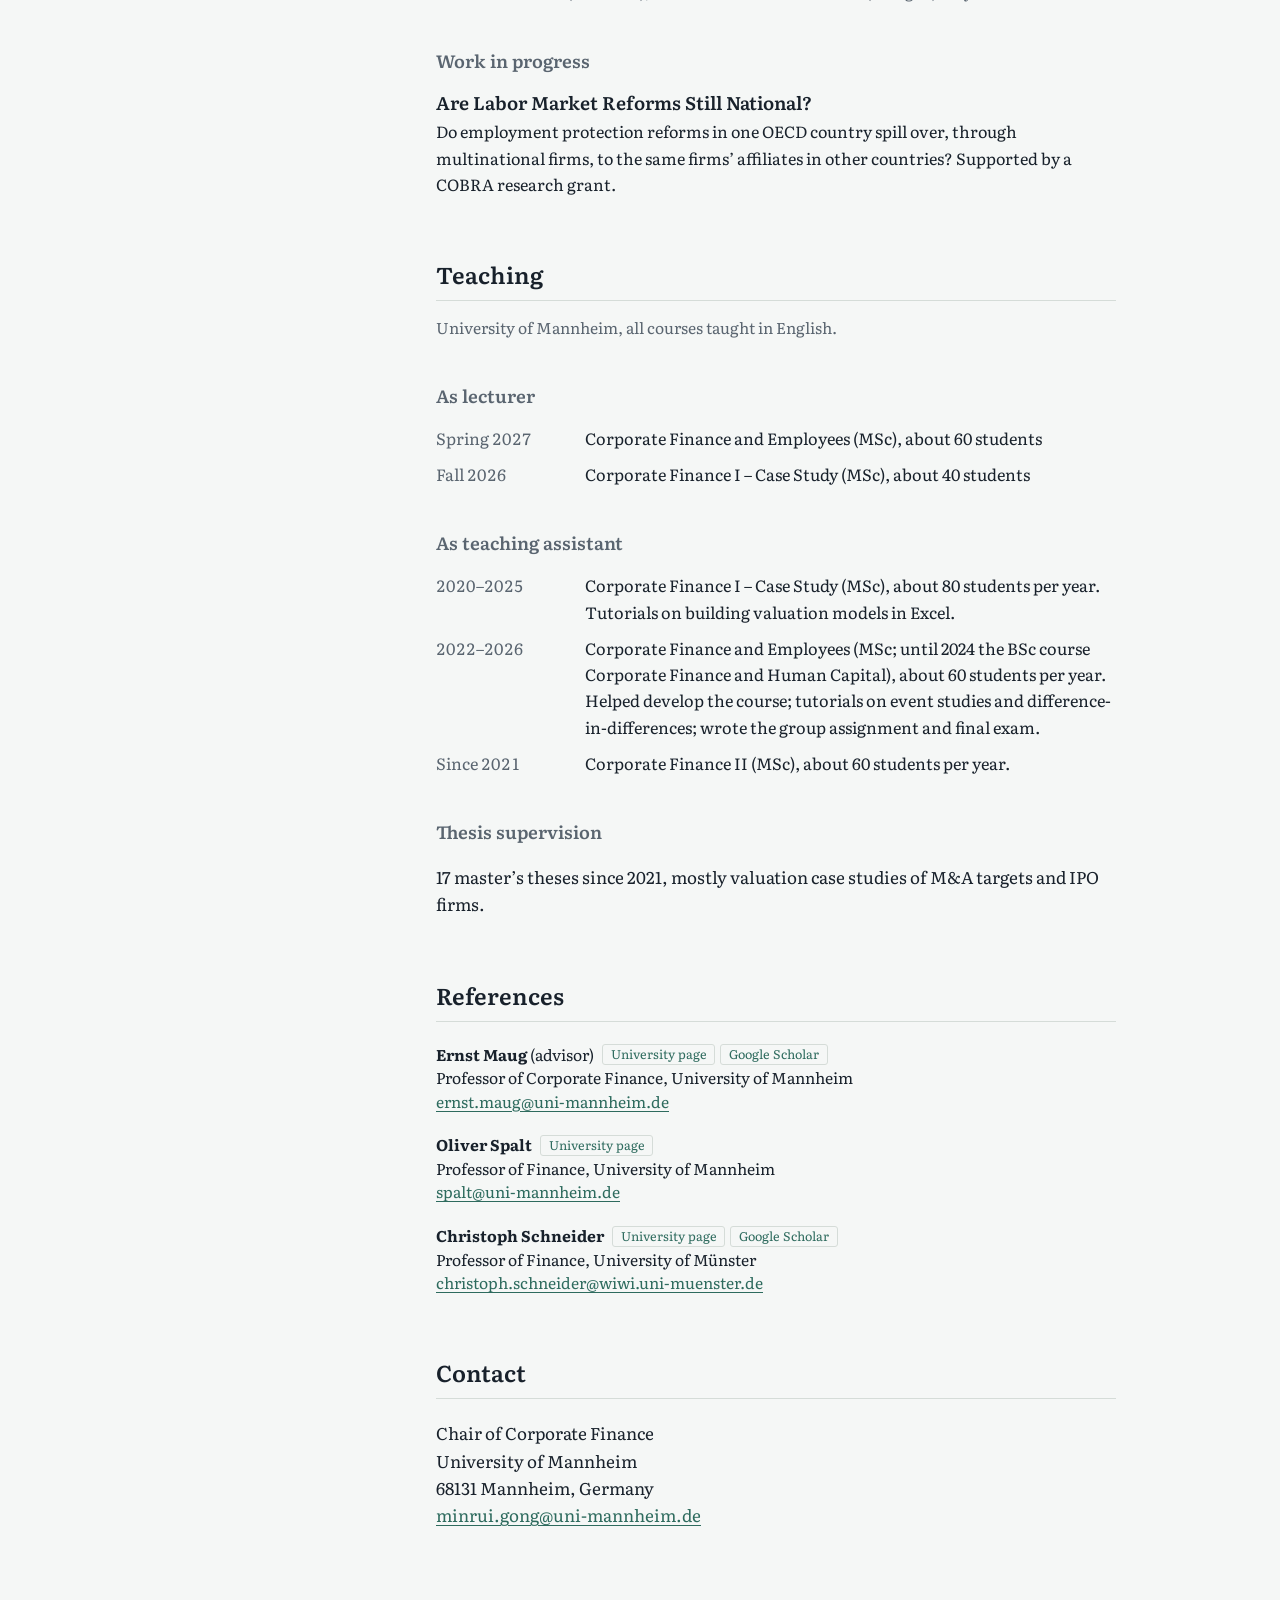
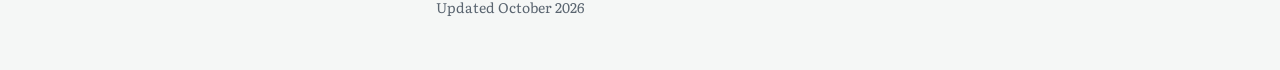
==== commit 977cc7c8: "Presentations: add upcoming talks and WP2 presentations (match CV) Co-Authored-By: Claude Opus 5.5 <" ====
--- a/index.html
+++ b/index.html
@@ -63,6 +63,7 @@
       <summary>Abstract</summary>
       <p>We develop a new rationale for firms to operate in multiple locations within the same country. We show that business group firms relocate operations and grow less if firms of the same group in other local labor markets offer a better labor supply, an improved fit between the requirements of the firm and the local labor force, and lower labor costs. The first two aspects are more important than costs; hence, business groups primarily address their access to human capital. Relocation is concentrated in industries with lower asset tangibility, in high-skilled jobs, and in business groups with decentralized managerial functions. Local labor conditions are of similar importance to and distinct from agglomeration economies. Business groups predominantly move jobs, but not employees, between their locations. As such, they arbitrage local labor markets.</p>
     </details>
+    <p class="presented"><span>Upcoming</span> Workshop on Labor Markets and Financial Markets (Nuremberg, December 2026)</p>
     <p class="presented"><span>Presented at</span> AFA 2026*, EFA 2025, WFA 2025, CSEF-RCFS Conference on Finance, Labor and Inequality 2024 (Capri), EFMA 2024, and other conferences and university seminars. * by a co-author</p>
   </article>
 
@@ -73,6 +74,8 @@
       <summary>Abstract</summary>
       <p>We introduce a novel firm-level measure of failure tolerance based on firms’ patenting histories. Specifically, we quantify failure tolerance as the largest scope loss during patent examination that does not terminate a firm’s innovation sequence. Firms with greater failure tolerance tend to produce patents that are more valuable, more cited, more complex, yet also more likely to fail. At the same time, they file fewer patents and employ fewer inventors, resulting in an ambiguous relationship between failure tolerance and total innovation output. Exploiting inventor job switches, we provide causal evidence that higher failure tolerance enhances inventor productivity.</p>
     </details>
+    <p class="presented"><span>Upcoming</span> Southern Finance Association 2026 (Palm Springs), American Economic Association 2027* (Washington, DC)</p>
+    <p class="presented"><span>Presented at</span> FMA Annual Meeting 2026* (Tampa), German Finance Association 2026* (Düsseldorf), GEABA Symposium 2026* (Mainz), Benelux Corporate Finance Days 2026* (Ghent), World Finance Conference 2026* (Limerick), Labor and Finance Group Spring Conference 2026* (Nashville), BCFM PhD Conference 2026* (Cologne). * by a co-author</p>
   </article>
 
   <h3 class="group">Work in progress</h3>
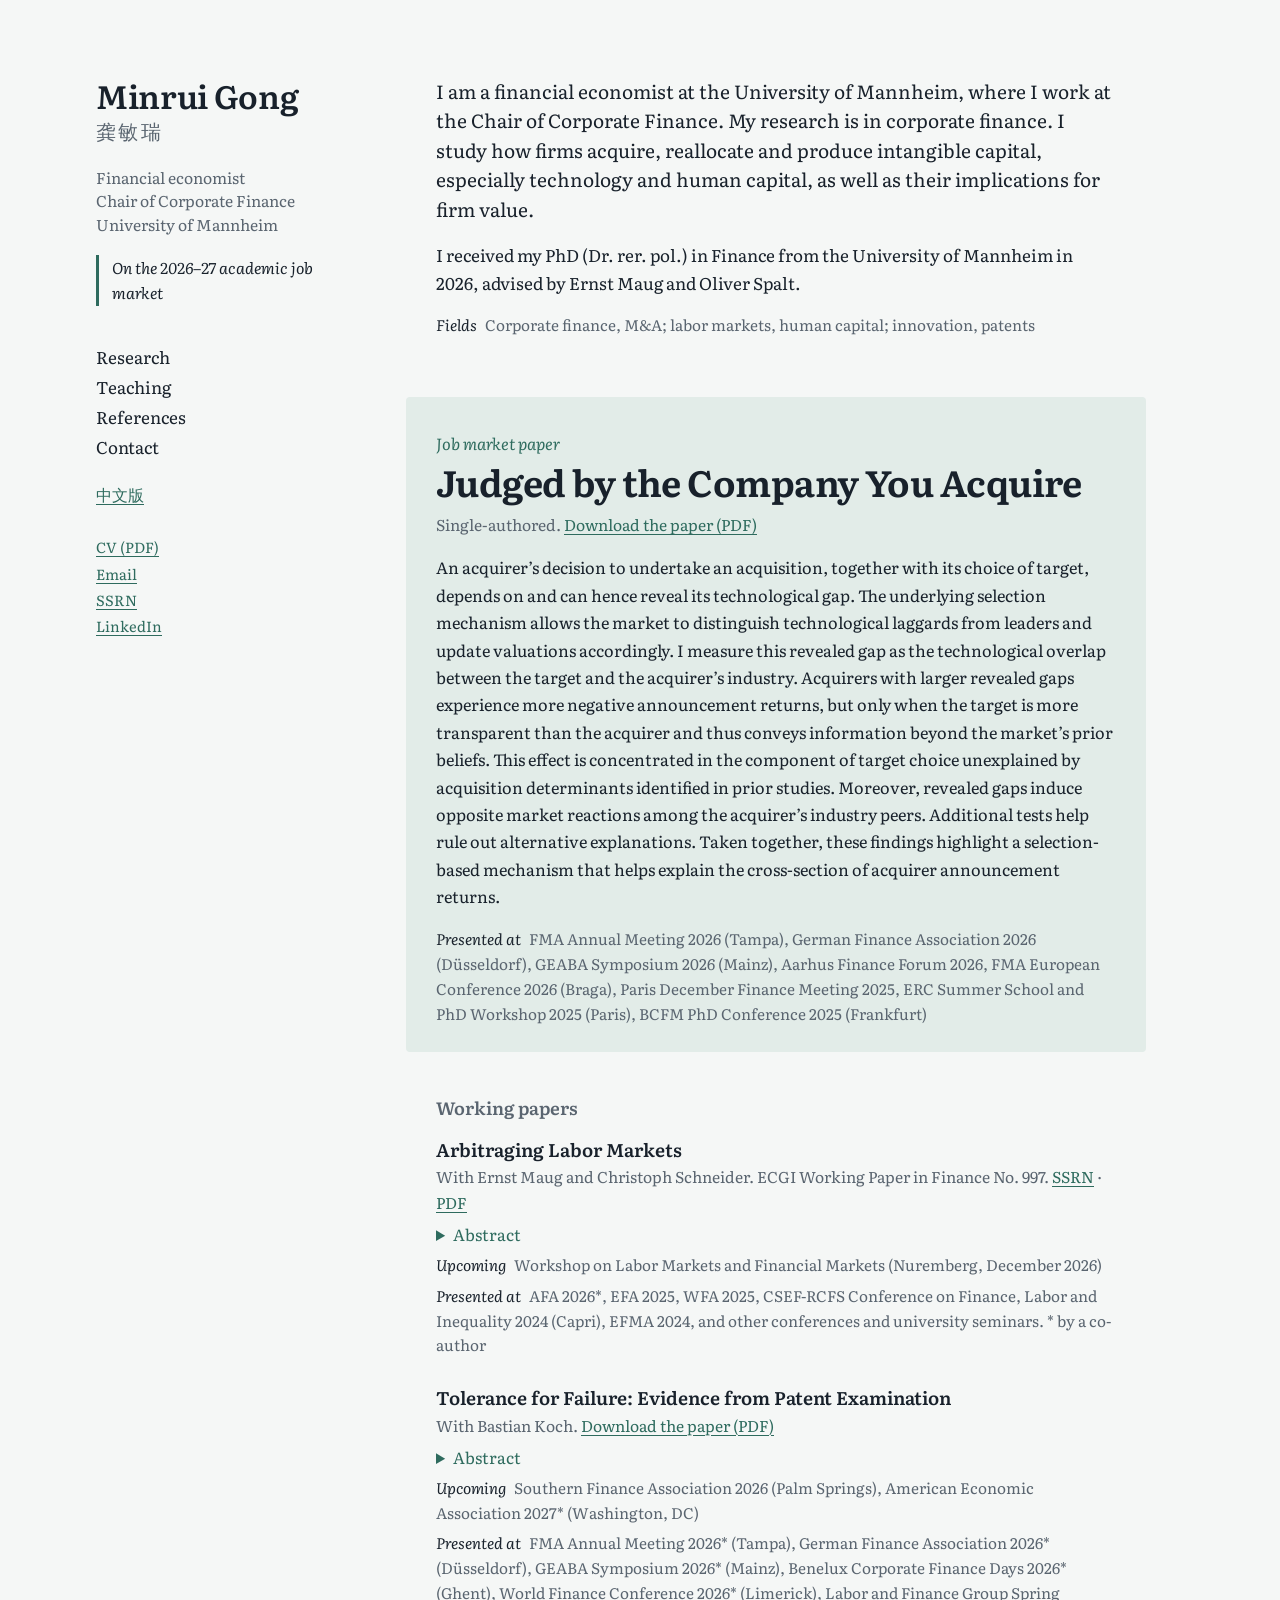
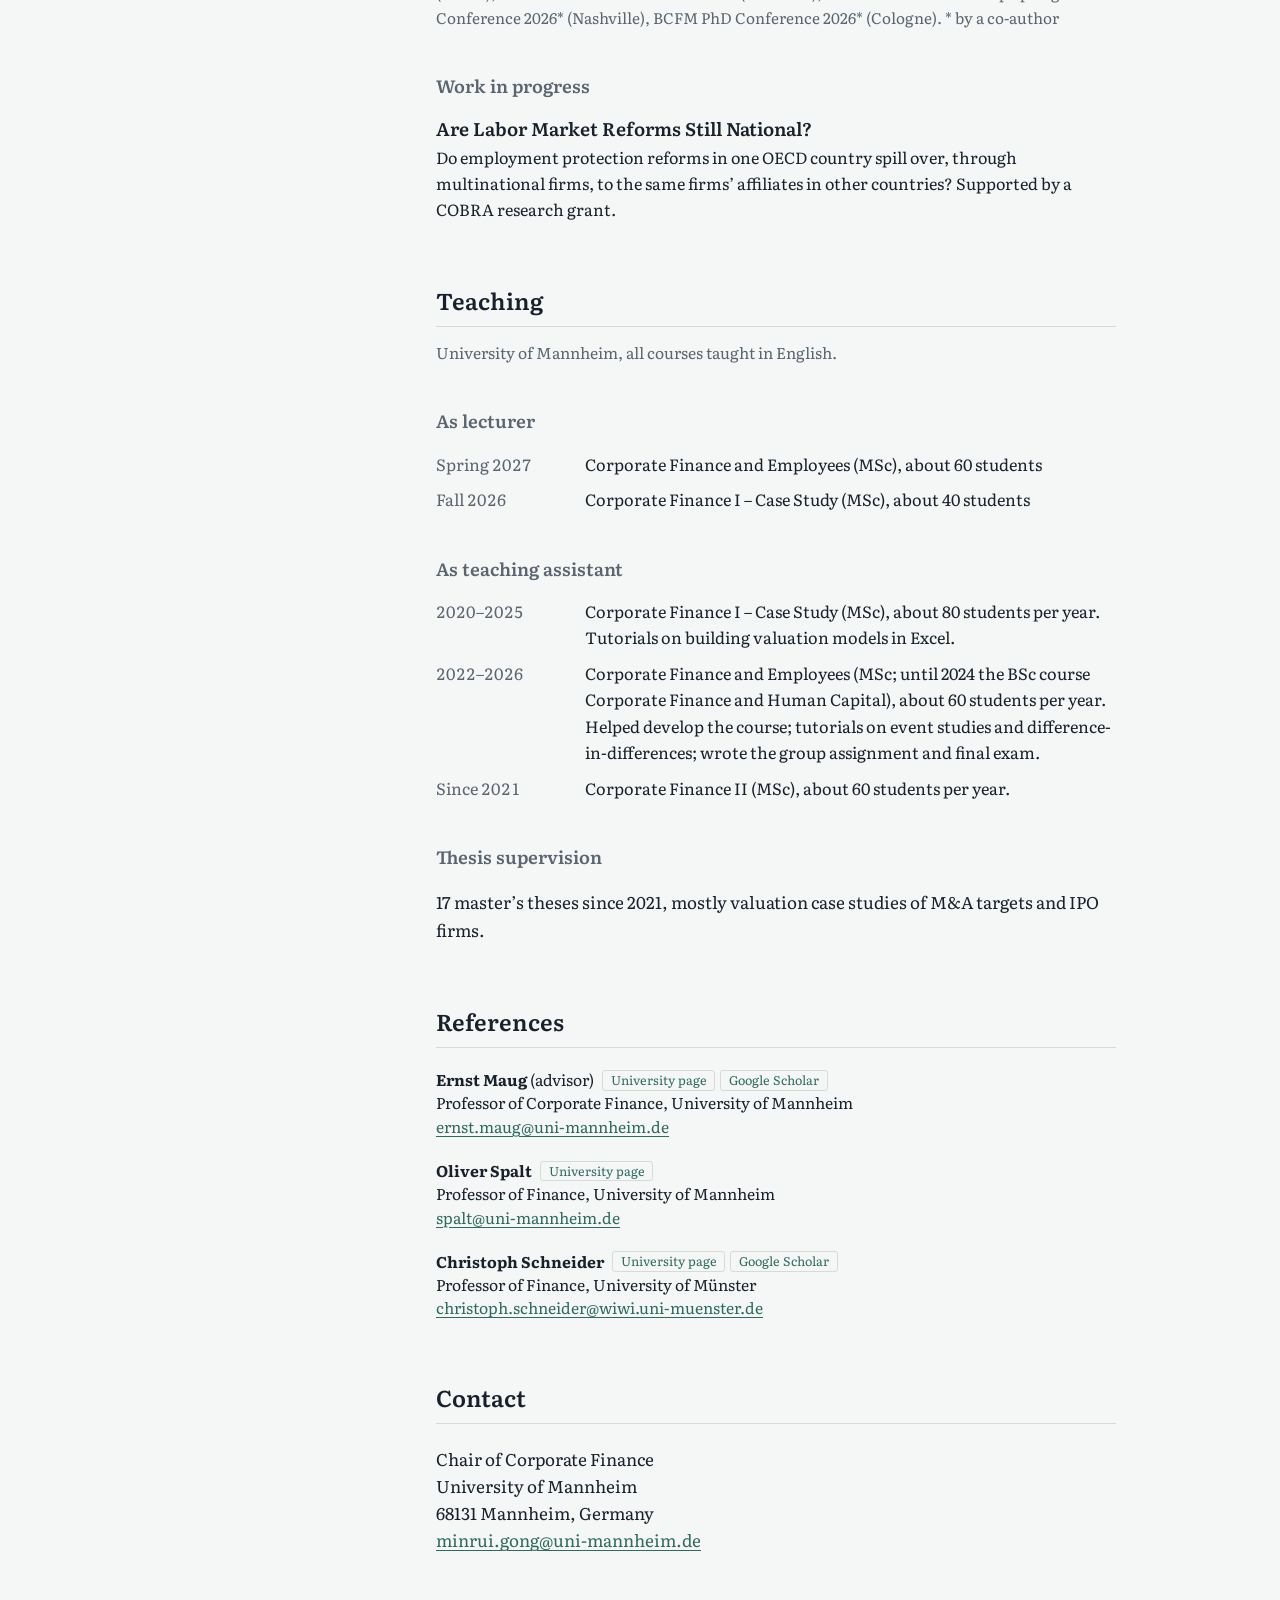
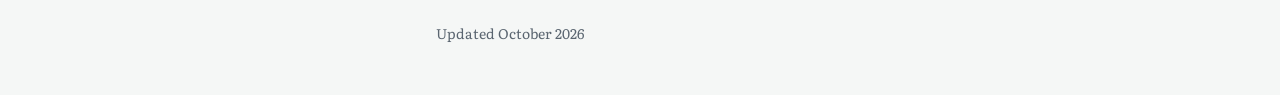
==== commit 2d937c73: "Add PDFs of Arbitraging Labor Markets (12 May 2026) and Tolerance for Failure (25 Feb 2026) and link" ====
--- a/index.html
+++ b/index.html
@@ -58,7 +58,7 @@
 
   <article class="paper">
     <h4><a href="https://papers.ssrn.com/sol3/papers.cfm?abstract_id=4885764">Arbitraging Labor Markets</a></h4>
-    <p class="paper-meta">With Ernst Maug and Christoph Schneider. ECGI Working Paper in Finance No. 997. <a href="https://papers.ssrn.com/sol3/papers.cfm?abstract_id=4885764">SSRN</a></p>
+    <p class="paper-meta">With Ernst Maug and Christoph Schneider. ECGI Working Paper in Finance No. 997. <a href="https://papers.ssrn.com/sol3/papers.cfm?abstract_id=4885764">SSRN</a> &middot; <a href="wp-arbitraging-labor-markets.pdf">PDF</a></p>
     <details>
       <summary>Abstract</summary>
       <p>We develop a new rationale for firms to operate in multiple locations within the same country. We show that business group firms relocate operations and grow less if firms of the same group in other local labor markets offer a better labor supply, an improved fit between the requirements of the firm and the local labor force, and lower labor costs. The first two aspects are more important than costs; hence, business groups primarily address their access to human capital. Relocation is concentrated in industries with lower asset tangibility, in high-skilled jobs, and in business groups with decentralized managerial functions. Local labor conditions are of similar importance to and distinct from agglomeration economies. Business groups predominantly move jobs, but not employees, between their locations. As such, they arbitrage local labor markets.</p>
@@ -68,8 +68,8 @@
   </article>
 
   <article class="paper">
-    <h4>Tolerance for Failure: Evidence from Patent Examination</h4>
-    <p class="paper-meta">With Bastian Koch.</p>
+    <h4><a href="wp-tolerance-for-failure.pdf">Tolerance for Failure: Evidence from Patent Examination</a></h4>
+    <p class="paper-meta">With Bastian Koch. <a href="wp-tolerance-for-failure.pdf">Download the paper (PDF)</a></p>
     <details>
       <summary>Abstract</summary>
       <p>We introduce a novel firm-level measure of failure tolerance based on firms’ patenting histories. Specifically, we quantify failure tolerance as the largest scope loss during patent examination that does not terminate a firm’s innovation sequence. Firms with greater failure tolerance tend to produce patents that are more valuable, more cited, more complex, yet also more likely to fail. At the same time, they file fewer patents and employ fewer inventors, resulting in an ambiguous relationship between failure tolerance and total innovation output. Exploiting inventor job switches, we provide causal evidence that higher failure tolerance enhances inventor productivity.</p>
